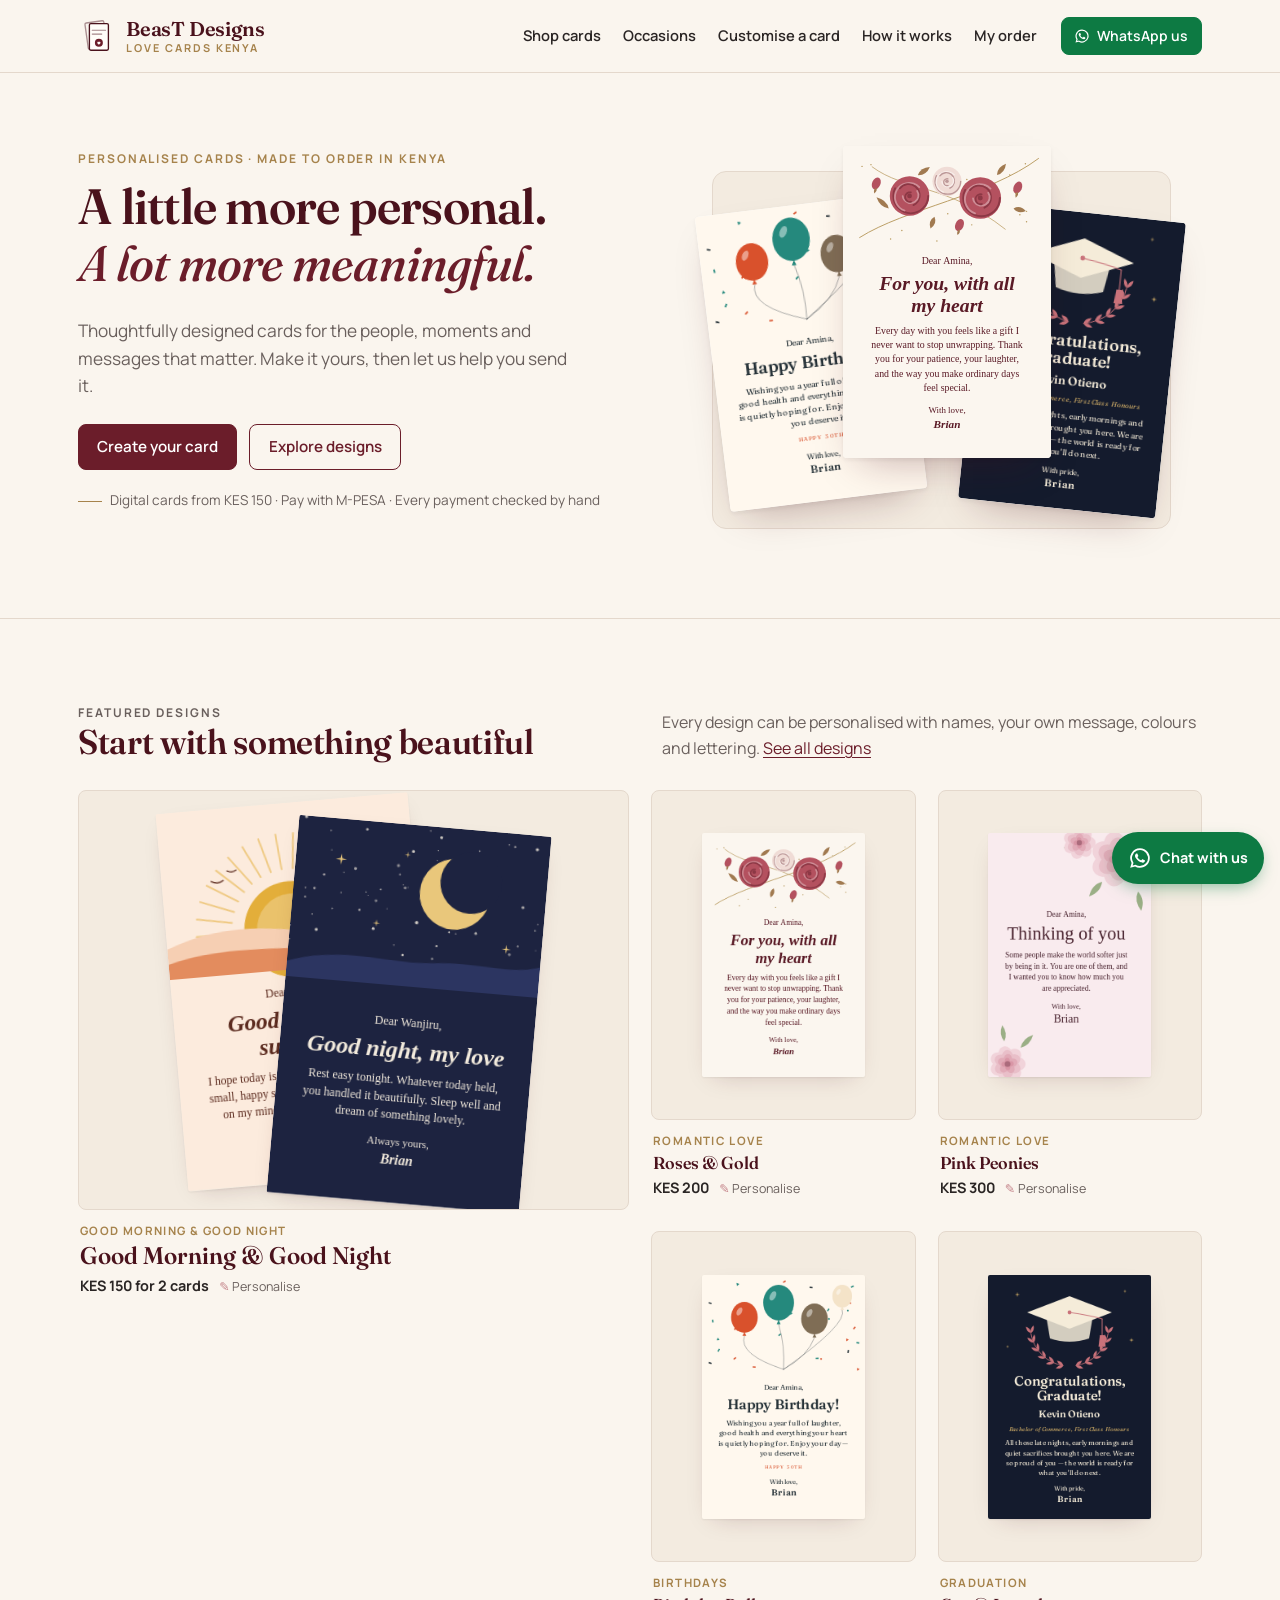
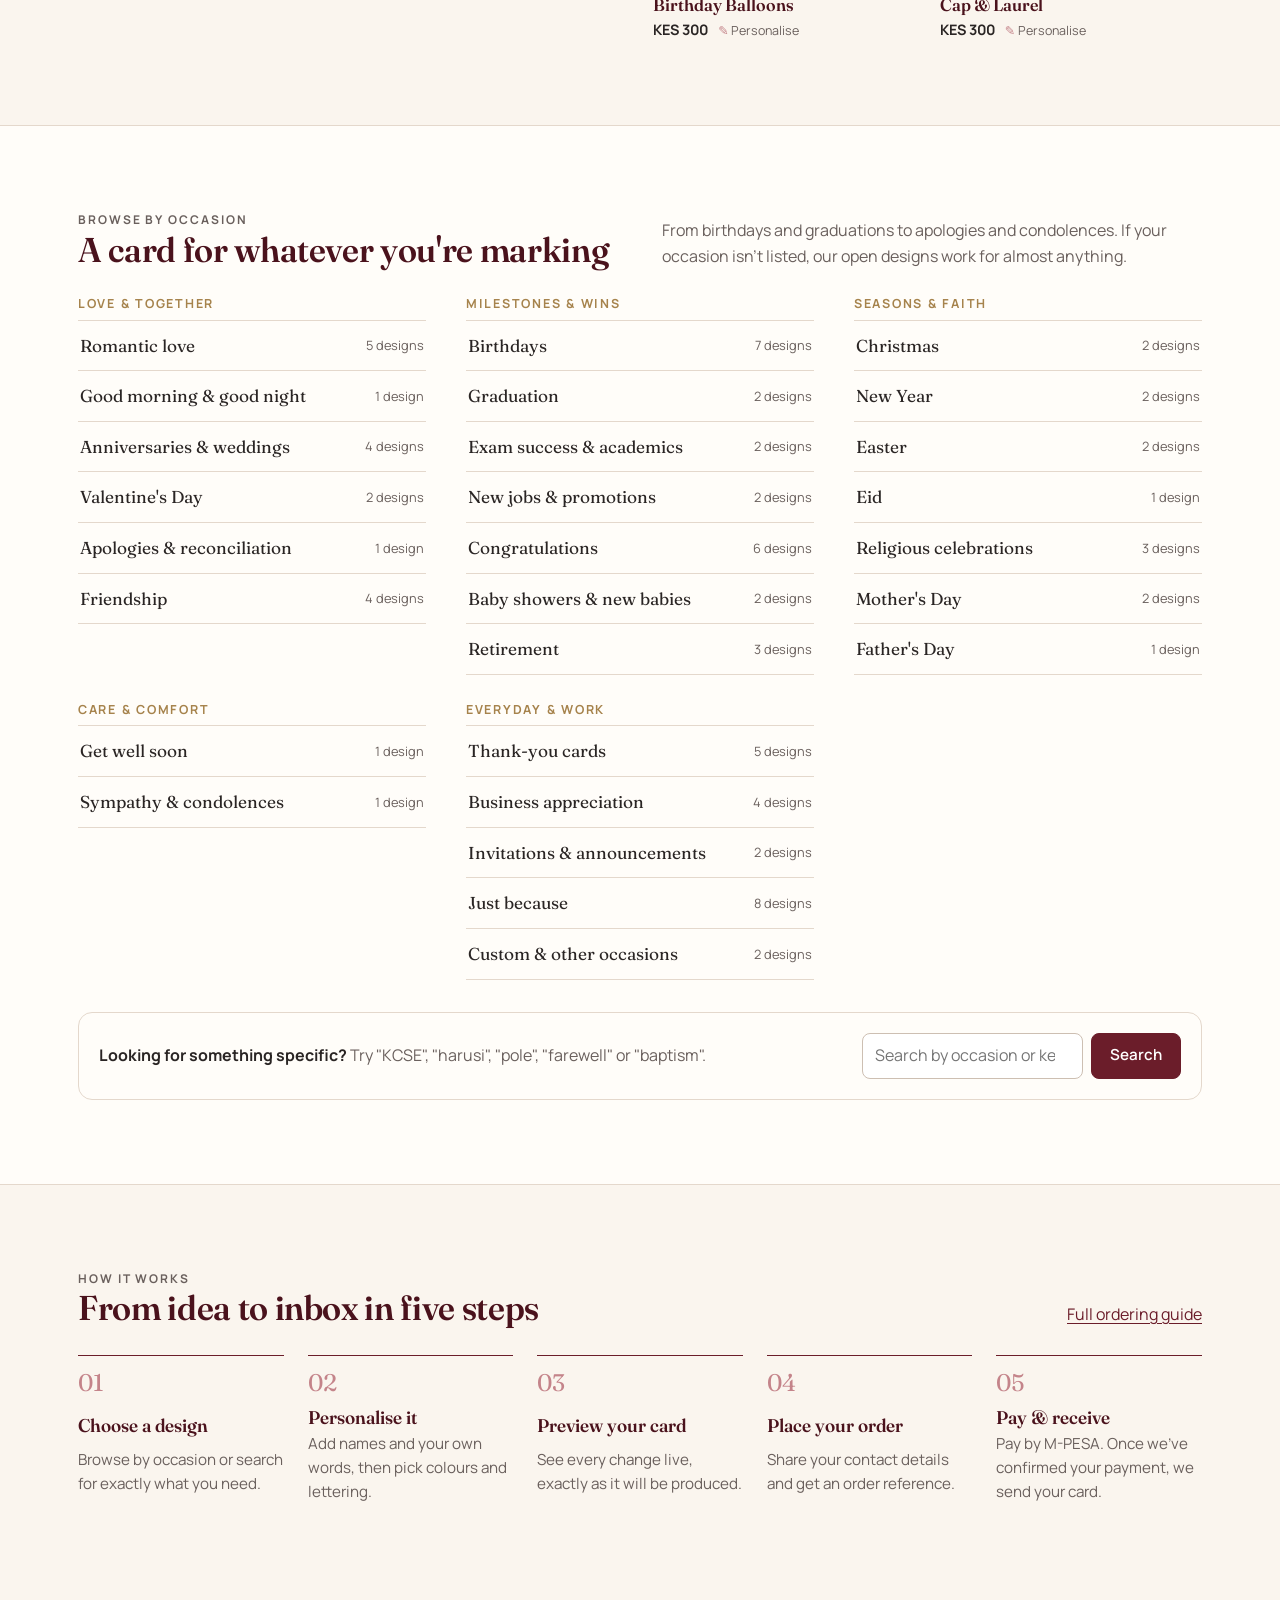
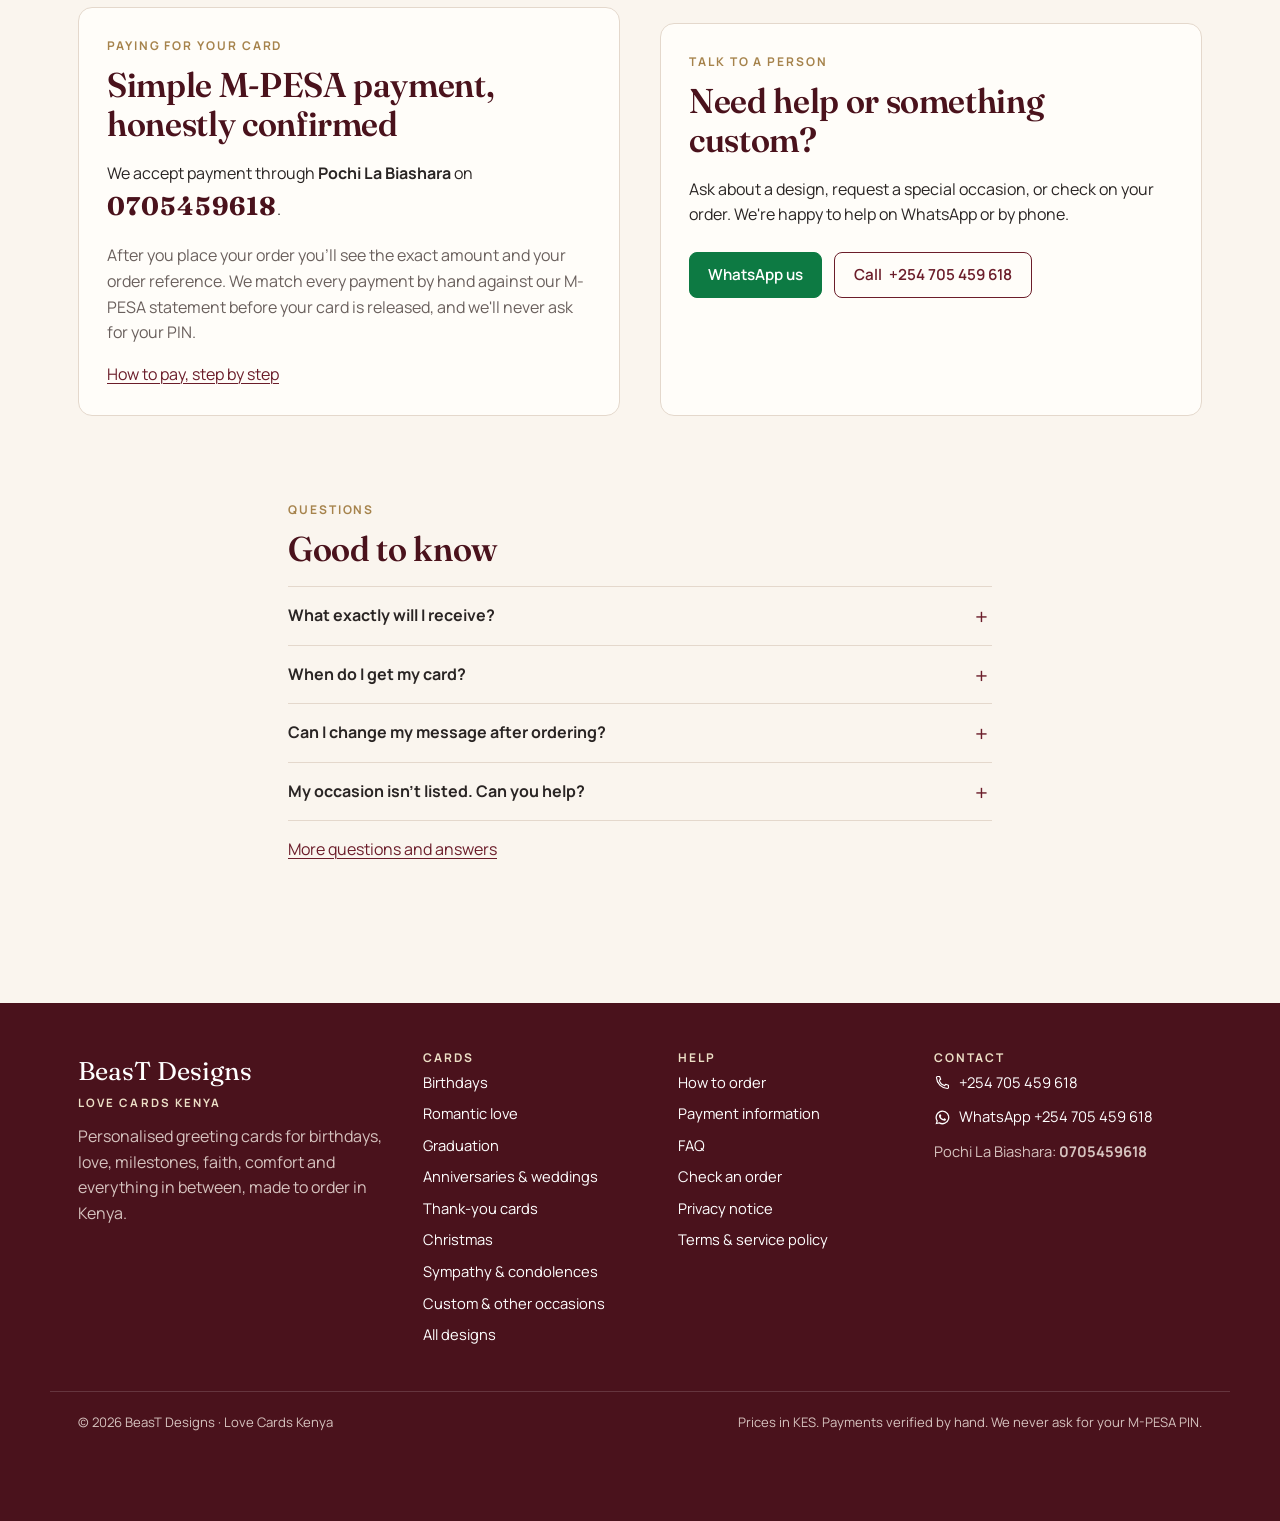
==== index.html @ ebc4caef "first commit" ====
<!doctype html>
<html lang="en-KE">
<head>
  <meta charset="utf-8">
  <meta name="viewport" content="width=device-width, initial-scale=1">
  <title>Personalised Greeting Cards in Kenya | Love Cards Kenya by BeasT Designs</title>
  <meta name="description" content="Personalised greeting cards for birthdays, love, graduation, anniversaries, Christmas, condolences and more. Customise your message online, preview it, and order in KES with M-PESA.">
  <meta property="og:type" content="website">
  <meta property="og:site_name" content="Love Cards Kenya">
  <meta property="og:title" content="Love Cards Kenya by BeasT Designs">
  <meta property="og:description" content="Thoughtfully designed cards for the people, moments and messages that matter. Make it yours, then let us help you send it.">
  <meta name="theme-color" content="#4a121c">
  <link rel="icon" href="assets/favicon.svg" type="image/svg+xml">
  <link rel="preconnect" href="https://fonts.googleapis.com">
  <link rel="preconnect" href="https://fonts.gstatic.com" crossorigin>
  <link rel="stylesheet" href="https://fonts.googleapis.com/css2?family=Cormorant+Garamond:ital,wght@0,500;0,600;1,500;1,600&family=Fraunces:ital,opsz,wght@0,9..144,400;0,9..144,500;0,9..144,600;1,9..144,500&family=Jost:wght@400;500;600&family=Manrope:wght@400;500;600;700;800&family=Pinyon+Script&display=swap">
  <link rel="stylesheet" href="css/styles.css">
  <script type="application/ld+json">
  {"@context":"https://schema.org","@type":"Organization","name":"BeasT Designs","alternateName":"Love Cards Kenya","telephone":"+254705459618","areaServed":"KE"}
  </script>
  <script type="module" src="js/pages/home.js"></script>
</head>
<body data-page="home">
  <div id="site-header"></div>

  <main id="main">
    <section class="hero" aria-labelledby="hero-title">
      <div class="wrap hero-grid">
        <div>
          <p class="eyebrow">Personalised cards · Made to order in Kenya</p>
          <h1 id="hero-title">A little more personal. <em>A lot more meaningful.</em></h1>
          <p class="hero-lede">Thoughtfully designed cards for the people, moments and messages that matter. Make it yours, then let us help you send it.</p>
          <div class="hero-actions">
            <a class="btn btn-primary" href="customize.html">Create your card</a>
            <a class="btn btn-secondary" href="shop.html">Explore designs</a>
          </div>
          <p class="hero-note">Digital cards from <span data-hero-price>KES 150</span> · Pay with M-PESA · Every payment checked by hand</p>
        </div>
        <div class="hero-stage" aria-hidden="true">
          <div class="hero-card"><canvas data-thumb="birthday-balloons" data-face="main"></canvas></div>
          <div class="hero-card"><canvas data-thumb="roses-and-gold" data-face="main"></canvas></div>
          <div class="hero-card"><canvas data-thumb="graduation-laurel" data-face="main"></canvas></div>
        </div>
      </div>
    </section>

    <hr class="rule">

    <section class="section" aria-labelledby="featured-title">
      <div class="wrap">
        <div class="section-head">
          <div>
            <p class="eyebrow">Featured designs</p>
            <h2 id="featured-title">Start with something beautiful</h2>
          </div>
          <p>Every design can be personalised with names, your own message, colours and lettering. <a href="shop.html">See all designs</a></p>
        </div>
        <div class="product-grid featured-grid" id="featured" aria-live="polite">
          <p class="loading">Loading designs…</p>
        </div>
      </div>
    </section>

    <section class="section section-alt" id="occasions" aria-labelledby="occasions-title">
      <div class="wrap">
        <div class="section-head">
          <div>
            <p class="eyebrow">Browse by occasion</p>
            <h2 id="occasions-title">A card for whatever you're marking</h2>
          </div>
          <p>From birthdays and graduations to apologies and condolences. If your occasion isn't listed, our open designs work for almost anything.</p>
        </div>
        <div class="occasion-groups" id="occasion-groups"></div>
        <form class="occasion-search" action="shop.html" role="search">
          <p><strong>Looking for something specific?</strong> <span class="muted">Try "KCSE", "harusi", "pole", "farewell" or "baptism".</span></p>
          <div class="row">
            <label class="visually-hidden" for="home-q">Search designs</label>
            <input class="input" id="home-q" name="q" type="search" placeholder="Search by occasion or keyword">
            <button class="btn btn-primary" type="submit">Search</button>
          </div>
        </form>
      </div>
    </section>

    <section class="section" id="how" aria-labelledby="how-title">
      <div class="wrap">
        <div class="section-head">
          <div>
            <p class="eyebrow">How it works</p>
            <h2 id="how-title">From idea to inbox in five steps</h2>
          </div>
          <p><a href="help.html#how">Full ordering guide</a></p>
        </div>
        <ol class="steps">
          <li><h3>Choose a design</h3><p>Browse by occasion or search for exactly what you need.</p></li>
          <li><h3>Personalise it</h3><p>Add names and your own words, then pick colours and lettering.</p></li>
          <li><h3>Preview your card</h3><p>See every change live, exactly as it will be produced.</p></li>
          <li><h3>Place your order</h3><p>Share your contact details and get an order reference.</p></li>
          <li><h3>Pay &amp; receive</h3><p>Pay by M-PESA. Once we've confirmed your payment, we send your card.</p></li>
        </ol>
      </div>
    </section>

    <section class="section pt-0" aria-labelledby="trust-title">
      <div class="wrap split">
        <div class="panel">
          <p class="eyebrow">Paying for your card</p>
          <h2 id="trust-title">Simple M-PESA payment, honestly confirmed</h2>
          <p>We accept payment through <strong data-config="payment.methodName">Pochi La Biashara</strong> on <strong class="pay-number" data-config="payment.number">0705459618</strong>.</p>
          <p class="muted">After you place your order you'll see the exact amount and your order reference. We match every payment by hand against our M-PESA statement before your card is released, and we'll never ask for your PIN.</p>
          <a href="help.html#payment">How to pay, step by step</a>
        </div>
        <div class="panel">
          <p class="eyebrow">Talk to a person</p>
          <h2>Need help or something custom?</h2>
          <p>Ask about a design, request a special occasion, or check on your order. We're happy to help on WhatsApp or by phone.</p>
          <div class="hero-actions">
            <a class="btn btn-wa" data-link="whatsapp" href="https://wa.me/254705459618">WhatsApp us</a>
            <a class="btn btn-secondary" data-link="tel" href="tel:+254705459618">Call <span data-config="phone.display">+254 705 459 618</span></a>
          </div>
        </div>
      </div>
    </section>

    <section class="section pt-0" aria-labelledby="faq-title">
      <div class="wrap narrow">
        <p class="eyebrow">Questions</p>
        <h2 id="faq-title">Good to know</h2>
        <div class="faq">
          <details><summary>What exactly will I receive?</summary><div><p>A <strong>digital card</strong> is a phone-ready PNG image (1200 × 1800 px). A <strong>printable file</strong> is a higher-resolution PNG (2400 × 3600 px) for printing at home or at a print shop. We don't offer printed or delivered physical cards yet.</p></div></details>
          <details><summary>When do I get my card?</summary><div><p>After we've confirmed your payment, we finish your card and send it on WhatsApp. You can also download it from your order page once it's marked ready.</p></div></details>
          <details><summary>Can I change my message after ordering?</summary><div><p>Yes, as long as your card hasn't been marked ready. Message us on WhatsApp with your order reference.</p></div></details>
          <details><summary>My occasion isn't listed. Can you help?</summary><div><p>Yes. Try the "Just because" or "Classic invitation" designs, which work for almost anything, or message us with what you need.</p></div></details>
        </div>
        <p class="mt"><a href="help.html#faq">More questions and answers</a></p>
      </div>
    </section>
  </main>

  <div id="site-footer"></div>
</body>
</html>
---- css/styles.css ----
/* BeasT Designs · Love Cards Kenya — design system and page styles */

:root {
  --ivory: #faf5ee;
  --paper: #fffdf9;
  --cream: #f3ebe0;
  --wine: #6b1d2a;
  --wine-deep: #4a121c;
  --rose: #c4848a;
  --rose-soft: #f2e0dd;
  --brass: #a6834c;
  --brass-soft: #ecdfc6;
  --charcoal: #2a2524;
  --muted: #6a605d;
  --line: #e4d8cc;
  --success: #2f6b45;
  --success-soft: #e3efe5;
  --warn: #8a5a12;
  --warn-soft: #f8ecd3;
  --danger: #a12a2a;
  --danger-soft: #f7e1df;
  --wa: #0d7a43;
  --wa-deep: #0a6236;

  --font-display: "Fraunces", Georgia, "Times New Roman", serif;
  --font-body: "Manrope", system-ui, -apple-system, "Segoe UI", Roboto, sans-serif;

  --radius-sm: 4px;
  --radius: 8px;
  --radius-lg: 14px;
  --shadow-card: 0 1px 2px rgba(42, 37, 36, 0.06), 0 8px 24px -12px rgba(74, 18, 28, 0.25);
  --shadow-lift: 0 2px 4px rgba(42, 37, 36, 0.06), 0 18px 40px -18px rgba(74, 18, 28, 0.35);
  --gutter: 16px;
  --header-h: 64px;
  --float-lift: 0px;
}

@media (min-width: 720px) {
  :root { --gutter: 28px; --header-h: 72px; }
}

*, *::before, *::after { box-sizing: border-box; }

html { -webkit-text-size-adjust: 100%; scroll-padding-top: calc(var(--header-h) + 16px); }

body {
  margin: 0;
  background: var(--ivory);
  color: var(--charcoal);
  font-family: var(--font-body);
  font-size: 16px;
  line-height: 1.6;
  overflow-x: hidden;
}

img, canvas, svg { display: block; max-width: 100%; }

h1, h2, h3 {
  font-family: var(--font-display);
  font-weight: 600;
  line-height: 1.15;
  color: var(--wine-deep);
  margin: 0 0 0.5em;
  font-variation-settings: "opsz" 72;
}
h1 { font-size: clamp(2rem, 1.5rem + 2.4vw, 3.1rem); letter-spacing: -0.015em; }
h2 { font-size: clamp(1.5rem, 1.25rem + 1.2vw, 2.15rem); letter-spacing: -0.01em; }
h3 { font-size: 1.15rem; }
p { margin: 0 0 1em; }

a { color: var(--wine); text-underline-offset: 3px; text-decoration-thickness: 1px; }
a:hover { color: var(--wine-deep); }

:focus-visible { outline: 3px solid var(--brass); outline-offset: 2px; border-radius: 2px; }

.icon { width: 1.15em; height: 1.15em; flex: none; }

.wrap { width: 100%; max-width: 1180px; margin: 0 auto; padding: 0 var(--gutter); }
.narrow { max-width: 760px; }
.muted { color: var(--muted); }
.small { font-size: 0.875rem; }
.visually-hidden { position: absolute !important; width: 1px; height: 1px; overflow: hidden; clip: rect(0 0 0 0); white-space: nowrap; }

.skip-link { position: absolute; left: 12px; top: -60px; z-index: 100; background: var(--wine); color: #fff; padding: 10px 14px; border-radius: var(--radius); }
.skip-link:focus { top: 12px; color: #fff; }

.eyebrow {
  font-family: var(--font-body);
  font-size: 0.75rem;
  font-weight: 700;
  letter-spacing: 0.16em;
  text-transform: uppercase;
  color: var(--brass);
  margin: 0 0 0.6rem;
}

/* ---------- Buttons ---------- */
.btn {
  --btn-bg: var(--paper);
  --btn-fg: var(--wine-deep);
  --btn-border: var(--line);
  display: inline-flex;
  align-items: center;
  justify-content: center;
  gap: 0.5em;
  min-height: 46px;
  padding: 0.65em 1.2em;
  border: 1px solid var(--btn-border);
  border-radius: var(--radius);
  background: var(--btn-bg);
  color: var(--btn-fg);
  font: 600 0.95rem/1.2 var(--font-body);
  text-decoration: none;
  cursor: pointer;
  transition: background-color 0.15s, border-color 0.15s, transform 0.15s;
}
.btn:hover { --btn-border: var(--rose); color: var(--btn-fg); }
.btn:active { transform: translateY(1px); }
.btn-primary { --btn-bg: var(--wine); --btn-fg: #fff; --btn-border: var(--wine); }
.btn-primary:hover { --btn-bg: var(--wine-deep); --btn-border: var(--wine-deep); }
.btn-secondary { --btn-bg: transparent; --btn-fg: var(--wine); --btn-border: var(--wine); }
.btn-secondary:hover { --btn-bg: var(--rose-soft); --btn-border: var(--wine); }
.btn-ghost { --btn-bg: transparent; --btn-border: transparent; }
.btn-ghost:hover { --btn-bg: var(--cream); --btn-border: transparent; }
.btn-wa { --btn-bg: var(--wa); --btn-fg: #fff; --btn-border: var(--wa); }
.btn-wa:hover { --btn-bg: var(--wa-deep); --btn-border: var(--wa-deep); }
.btn-danger { --btn-bg: var(--danger); --btn-fg: #fff; --btn-border: var(--danger); }
.btn-sm { min-height: 38px; padding: 0.45em 0.9em; font-size: 0.875rem; }
.btn-block { width: 100%; }
.btn[disabled], .btn[aria-disabled="true"] { opacity: 0.5; cursor: not-allowed; transform: none; }
.btn.is-loading { position: relative; color: transparent !important; }
.btn.is-loading::after {
  content: ""; position: absolute; width: 18px; height: 18px; border-radius: 50%;
  border: 2px solid currentColor; border-color: #fff #fff transparent transparent; animation: spin 0.7s linear infinite;
}
.btn-secondary.is-loading::after, .btn-ghost.is-loading::after { border-color: var(--wine) var(--wine) transparent transparent; }
@keyframes spin { to { transform: rotate(360deg); } }

.link-btn { background: none; border: 0; padding: 0; font: inherit; color: var(--wine); text-decoration: underline; text-underline-offset: 3px; cursor: pointer; }

/* ---------- Header ---------- */
.site-header {
  position: sticky; top: 0; z-index: 40;
  background: rgba(250, 245, 238, 0.94);
  backdrop-filter: saturate(1.2) blur(8px);
  border-bottom: 1px solid var(--line);
}
.header-inner { display: flex; align-items: center; justify-content: space-between; gap: 16px; min-height: var(--header-h); }
.brand { display: flex; align-items: center; gap: 10px; text-decoration: none; color: var(--wine-deep); }
.brand-mark { width: 38px; height: 38px; color: var(--wine-deep); }
.brand-text { display: flex; flex-direction: column; line-height: 1.05; }
.brand-name { font-family: var(--font-display); font-weight: 600; font-size: 1.25rem; letter-spacing: -0.01em; }
.brand-sub { font-size: 0.68rem; font-weight: 700; letter-spacing: 0.18em; text-transform: uppercase; color: var(--brass); margin-top: 3px; }

.nav-toggle {
  display: inline-flex; align-items: center; gap: 6px; min-height: 44px; padding: 0 12px;
  background: transparent; border: 1px solid var(--line); border-radius: var(--radius);
  font: 600 0.9rem var(--font-body); color: var(--wine-deep); cursor: pointer;
}
.site-nav {
  display: none; position: absolute; left: 0; right: 0; top: 100%;
  background: var(--paper); border-bottom: 1px solid var(--line); box-shadow: var(--shadow-card);
  padding: 8px var(--gutter) 20px;
}
.site-nav.is-open { display: block; }
.site-nav ul { list-style: none; margin: 0 0 12px; padding: 0; }
.site-nav li a {
  display: block; padding: 12px 4px; border-bottom: 1px solid var(--line);
  text-decoration: none; color: var(--charcoal); font-weight: 600;
}
.site-nav a[aria-current="page"] { color: var(--wine); }
.site-nav .btn-wa { width: 100%; }

@media (min-width: 960px) {
  .nav-toggle { display: none; }
  .site-nav { display: flex !important; position: static; align-items: center; gap: 24px; padding: 0; background: none; border: 0; box-shadow: none; }
  .site-nav ul { display: flex; gap: 22px; margin: 0; }
  .site-nav li a { padding: 6px 0; border: 0; font-size: 0.92rem; position: relative; }
  .site-nav li a::after { content: ""; position: absolute; left: 0; right: 0; bottom: 0; height: 1px; background: var(--wine); transform: scaleX(0); transition: transform 0.2s; }
  .site-nav li a:hover::after, .site-nav li a[aria-current="page"]::after { transform: scaleX(1); }
  .site-nav .btn-wa { width: auto; }
}

/* ---------- Floating WhatsApp ---------- */
.wa-float {
  position: fixed; right: 16px; bottom: calc(16px + var(--float-lift) + env(safe-area-inset-bottom, 0px)); z-index: 30;
  display: inline-flex; align-items: center; gap: 8px;
  height: 52px; padding: 0 16px; border-radius: 26px;
  background: var(--wa); color: #fff; text-decoration: none; font-weight: 700; font-size: 0.9rem;
  box-shadow: 0 6px 18px -6px rgba(13, 122, 67, 0.6);
}
.wa-float:hover { background: var(--wa-deep); color: #fff; }
.wa-float .icon { width: 24px; height: 24px; }
@media (max-width: 719px) {
  .wa-float { width: 52px; padding: 0; justify-content: center; }
  .wa-float span { display: none; }
}
body.has-sticky-bar { --float-lift: 76px; }
body.hide-wa-float .wa-float { display: none; }

/* ---------- Sections ---------- */
main { display: block; }
.section { padding: 56px 0; }
.section-tight { padding: 32px 0; }
@media (min-width: 720px) { .section { padding: 84px 0; } }
.section-head { display: flex; flex-wrap: wrap; align-items: end; justify-content: space-between; gap: 12px 24px; margin-bottom: 28px; }
.section-head p { max-width: 54ch; margin: 0; color: var(--muted); }
.section-head h2 { margin: 0; }
.rule { border: 0; border-top: 1px solid var(--line); margin: 0; }
.page-head { padding: 32px 0 8px; }
.page-head p { color: var(--muted); max-width: 62ch; }
.breadcrumb { font-size: 0.85rem; color: var(--muted); margin-bottom: 12px; }
.breadcrumb a { color: var(--muted); }

/* ---------- Hero ---------- */
.hero { padding: 36px 0 48px; position: relative; overflow: hidden; }
.hero-grid { display: grid; gap: 36px; align-items: center; }
.hero h1 { max-width: 15ch; }
.hero h1 em { font-style: italic; color: var(--wine); font-weight: 500; }
.hero-lede { font-size: 1.08rem; color: var(--muted); max-width: 46ch; }
.hero-actions { display: flex; flex-wrap: wrap; gap: 12px; margin-top: 24px; }
.hero-note { margin-top: 20px; font-size: 0.85rem; color: var(--muted); }
.hero-note::before { content: ""; display: inline-block; vertical-align: middle; width: 24px; height: 1px; margin-right: 8px; background: var(--brass); }
.hero-stage { position: relative; aspect-ratio: 5 / 4; max-width: 560px; margin: 0 auto; width: 100%; }
.hero-stage::before {
  content: ""; position: absolute; inset: 10% 6% 4%; border-radius: var(--radius-lg);
  background: var(--cream); border: 1px solid var(--line);
}
.hero-card {
  position: absolute; width: 38%; aspect-ratio: 2 / 3; border-radius: var(--radius-sm); overflow: hidden;
  box-shadow: var(--shadow-lift); background: var(--paper);
}
.hero-card canvas { width: 100%; height: 100%; }
.hero-card:nth-child(1) { left: 6%; top: 18%; transform: rotate(-7deg); }
.hero-card:nth-child(2) { left: 31%; top: 4%; width: 40%; z-index: 2; }
.hero-card:nth-child(3) { right: 6%; top: 20%; transform: rotate(6deg); }
@media (min-width: 900px) {
  .hero { padding: 56px 0 72px; }
  .hero-grid { grid-template-columns: 1.05fr 1fr; gap: 56px; }
}

/* ---------- Product tiles ---------- */
.product-grid { display: grid; grid-template-columns: repeat(2, minmax(0, 1fr)); gap: 24px 14px; }
@media (min-width: 720px) { .product-grid { grid-template-columns: repeat(3, minmax(0, 1fr)); gap: 32px 22px; } }
@media (min-width: 1040px) { .product-grid { grid-template-columns: repeat(4, minmax(0, 1fr)); } }
.product-link { display: block; text-decoration: none; color: inherit; border-radius: var(--radius); }
.product-art {
  position: relative; aspect-ratio: 4 / 5; background: var(--cream); border-radius: var(--radius);
  display: grid; place-items: center; overflow: hidden; border: 1px solid var(--line);
  transition: background-color 0.2s;
}
.product-art canvas {
  width: 62%; aspect-ratio: 2 / 3; height: auto; border-radius: 2px; box-shadow: var(--shadow-card);
  transition: transform 0.25s ease;
}
.product-art.is-bundle canvas { position: absolute; width: 50%; }
.product-art.is-bundle canvas:first-child { transform: translate(-22%, -2%) rotate(-5deg); }
.product-art.is-bundle canvas:last-child { transform: translate(22%, 4%) rotate(5deg); }
.product-link:hover .product-art { background: var(--rose-soft); }
.product-link:hover .product-art canvas:only-child { transform: translateY(-4px); }
.product-body { padding: 12px 2px 0; }
.product-occ { font-size: 0.72rem; font-weight: 700; letter-spacing: 0.12em; text-transform: uppercase; color: var(--brass); margin: 0 0 2px; }
.product-name { font-size: 1.08rem; margin: 0 0 4px; }
.product-meta { display: flex; flex-wrap: wrap; gap: 4px 10px; align-items: baseline; margin: 0; font-size: 0.9rem; }
.product-price { font-weight: 700; color: var(--charcoal); }
.product-tag { font-size: 0.78rem; color: var(--muted); }
.product-tag::before { content: "✎ "; color: var(--rose); }

/* Featured: editorial lead tile */
.featured-grid .product--lead { grid-column: 1 / -1; }
@media (min-width: 720px) and (max-width: 1039px) { .featured-grid .product--lead { grid-column: span 2; } }
@media (min-width: 1040px) {
  .featured-grid { grid-template-columns: repeat(4, minmax(0, 1fr)); }
  .featured-grid .product--lead { grid-column: span 2; grid-row: span 2; }
  .featured-grid .product--lead .product-art { aspect-ratio: auto; height: calc(100% - 92px); min-height: 420px; }
  .featured-grid .product--lead .product-art canvas { width: 46%; }
  .featured-grid .product--lead .product-name { font-size: 1.5rem; }
}

/* ---------- Occasions index ---------- */
.occasion-groups { display: grid; gap: 28px 40px; }
@media (min-width: 720px) { .occasion-groups { grid-template-columns: repeat(2, 1fr); } }
@media (min-width: 1040px) { .occasion-groups { grid-template-columns: repeat(3, 1fr); } }
.occasion-group h3 { font-size: 0.78rem; font-family: var(--font-body); font-weight: 700; letter-spacing: 0.14em; text-transform: uppercase; color: var(--brass); margin-bottom: 8px; }
.occasion-list { list-style: none; margin: 0; padding: 0; border-top: 1px solid var(--line); }
.occasion-list a {
  display: flex; justify-content: space-between; align-items: center; gap: 12px;
  padding: 11px 2px; border-bottom: 1px solid var(--line); text-decoration: none; color: var(--charcoal);
  font-family: var(--font-display); font-size: 1.08rem;
}
.occasion-list a:hover { color: var(--wine); padding-left: 6px; transition: padding 0.15s; }
.occasion-list .count { font-family: var(--font-body); font-size: 0.8rem; color: var(--muted); }
.occasion-search { margin-top: 32px; padding: 20px; background: var(--paper); border: 1px solid var(--line); border-radius: var(--radius-lg); display: grid; gap: 12px; }
@media (min-width: 720px) { .occasion-search { grid-template-columns: 1fr auto; align-items: center; } }
.occasion-search p { margin: 0; }

/* ---------- Steps ---------- */
.steps { list-style: none; margin: 0; padding: 0; display: grid; gap: 0; counter-reset: step; border-top: 1px solid var(--line); }
.steps li { counter-increment: step; display: grid; grid-template-columns: 48px 1fr; gap: 4px 12px; padding: 18px 0; border-bottom: 1px solid var(--line); }
.steps li::before { content: counter(step, decimal-leading-zero); font-family: var(--font-display); font-size: 1.5rem; color: var(--rose); grid-row: span 2; line-height: 1.1; }
.steps h3 { margin: 0; }
.steps p { margin: 0; color: var(--muted); font-size: 0.95rem; }
@media (min-width: 900px) {
  .steps { grid-template-columns: repeat(5, 1fr); border-top: 0; gap: 24px; }
  .steps li { grid-template-columns: 1fr; border-bottom: 0; border-top: 1px solid var(--wine); padding-top: 14px; }
  .steps li::before { grid-row: auto; margin-bottom: 6px; }
}

/* ---------- Panels, notices ---------- */
.panel { background: var(--paper); border: 1px solid var(--line); border-radius: var(--radius-lg); padding: 20px; }
@media (min-width: 720px) { .panel { padding: 28px; } }
.panel h2, .panel h3 { margin-top: 0; }
.panel + .panel { margin-top: 16px; }
.notice { display: flex; gap: 10px; padding: 12px 14px; border-radius: var(--radius); background: var(--cream); font-size: 0.92rem; border-left: 3px solid var(--brass); }
.notice p { margin: 0; }
.notice-warn { background: var(--warn-soft); border-color: var(--warn); }
.notice-success { background: var(--success-soft); border-color: var(--success); }
.notice-error { background: var(--danger-soft); border-color: var(--danger); }
.notice + .notice { margin-top: 10px; }

.split { display: grid; gap: 24px; }
@media (min-width: 900px) { .split { grid-template-columns: 1fr 1fr; gap: 40px; } }

.pay-number { font-family: var(--font-display); font-size: 1.6rem; color: var(--wine-deep); letter-spacing: 0.04em; }
.pay-routes { margin-top: 12px; }
.tabs { display: flex; gap: 4px; border-bottom: 1px solid var(--line); overflow-x: auto; }
.tab {
  background: none; border: 0; border-bottom: 2px solid transparent; padding: 10px 12px; cursor: pointer;
  font: 600 0.9rem var(--font-body); color: var(--muted); white-space: nowrap; min-height: 44px;
}
.tab[aria-selected="true"] { color: var(--wine); border-bottom-color: var(--wine); }
.tabpanel ol { margin: 12px 0 0; padding-left: 1.3em; }
.tabpanel li { margin-bottom: 4px; }

.faq details { border-bottom: 1px solid var(--line); }
.faq details:first-child { border-top: 1px solid var(--line); }
.faq summary { cursor: pointer; padding: 16px 32px 16px 0; font-weight: 700; list-style: none; position: relative; }
.faq summary::-webkit-details-marker { display: none; }
.faq summary::after { content: "+"; position: absolute; right: 4px; top: 12px; font-size: 1.4rem; color: var(--wine); font-weight: 400; }
.faq details[open] summary::after { content: "–"; }
.faq details > div { padding: 0 0 16px; color: var(--muted); }

.prose { max-width: 68ch; }
.prose h2 { margin-top: 1.8em; font-size: 1.4rem; }
.prose ul { padding-left: 1.2em; }
.prose li { margin-bottom: 0.4em; }

/* ---------- Footer ---------- */
.site-footer { background: var(--wine-deep); color: #f3e7e2; margin-top: 40px; padding: 48px 0 calc(88px + env(safe-area-inset-bottom, 0px)); }
.site-footer a { color: #fff; text-decoration: none; }
.site-footer a:hover { text-decoration: underline; color: #fff; }
.site-footer .muted { color: #d6c3bf; }
.footer-grid { display: grid; gap: 32px; }
@media (min-width: 720px) { .footer-grid { grid-template-columns: 1.4fr 1fr 1fr 1.2fr; } }
.footer-wordmark { font-family: var(--font-display); font-size: 1.6rem; color: #fff; margin: 0; }
.footer-store { font-size: 0.72rem; font-weight: 700; letter-spacing: 0.18em; text-transform: uppercase; color: var(--brass-soft); margin: 2px 0 12px; }
.footer-h { font-family: var(--font-body); font-size: 0.75rem; font-weight: 700; letter-spacing: 0.16em; text-transform: uppercase; color: var(--brass-soft); }
.footer-list { list-style: none; margin: 0; padding: 0; font-size: 0.92rem; }
.footer-list li { margin-bottom: 8px; }
.footer-list a { display: inline-flex; gap: 8px; align-items: center; }
.footer-base { margin-top: 36px; padding-top: 20px; border-top: 1px solid rgba(255, 255, 255, 0.15); display: flex; flex-wrap: wrap; justify-content: space-between; gap: 8px 24px; font-size: 0.82rem; color: #d6c3bf; }
.footer-base p { margin: 0; }

/* ---------- Forms ---------- */
.field { margin-bottom: 16px; }
.field > label, .field > .label, legend.label { display: block; font-weight: 700; font-size: 0.9rem; margin-bottom: 6px; color: var(--charcoal); }
.field .opt { font-weight: 500; color: var(--muted); }
.input, .select, .textarea {
  width: 100%; min-height: 46px; padding: 10px 12px;
  border: 1px solid #cdbfb2; border-radius: var(--radius); background: #fff;
  font: 1rem/1.4 var(--font-body); color: var(--charcoal);
}
.textarea { min-height: 112px; resize: vertical; }
.input:focus, .select:focus, .textarea:focus { outline: none; border-color: var(--wine); box-shadow: 0 0 0 3px rgba(166, 131, 76, 0.35); }
.field.has-error .input, .field.has-error .textarea, .field.has-error .select { border-color: var(--danger); }
.hint { font-size: 0.82rem; color: var(--muted); margin-top: 4px; display: flex; justify-content: space-between; gap: 8px; }
.error-text { font-size: 0.85rem; color: var(--danger); margin-top: 4px; font-weight: 600; }
.error-text:empty { display: none; }
.counter.is-near { color: var(--warn); font-weight: 700; }
fieldset { border: 0; padding: 0; margin: 0 0 20px; min-width: 0; }
.check { display: flex; gap: 10px; align-items: flex-start; font-size: 0.92rem; }
.check input { width: 20px; height: 20px; margin-top: 2px; accent-color: var(--wine); flex: none; }

.chips { display: flex; flex-wrap: wrap; gap: 6px; margin-top: 8px; }
.chip {
  border: 1px solid var(--line); background: var(--paper); border-radius: var(--radius-sm);
  padding: 6px 10px; font: 500 0.82rem/1.3 var(--font-body); color: var(--charcoal); cursor: pointer; text-align: left;
}
.chip:hover { border-color: var(--rose); background: var(--rose-soft); }
.chip[aria-pressed="true"] { border-color: var(--wine); background: var(--wine); color: #fff; }

.option-cards { display: grid; gap: 10px; }
.option-card { position: relative; display: flex; gap: 12px; padding: 14px; border: 1px solid var(--line); border-radius: var(--radius); background: #fff; cursor: pointer; }
.option-card:has(input:checked) { border-color: var(--wine); box-shadow: 0 0 0 1px var(--wine); background: #fffaf8; }
.option-card:has(input:focus-visible) { outline: 3px solid var(--brass); outline-offset: 2px; }
.option-card input { accent-color: var(--wine); width: 18px; height: 18px; margin-top: 3px; flex: none; }
.option-card strong { display: block; }
.option-card .price { margin-left: auto; font-weight: 700; white-space: nowrap; }
.option-card small { display: block; color: var(--muted); font-size: 0.82rem; }

.swatches { display: flex; flex-wrap: wrap; gap: 10px; }
.swatch { position: relative; }
.swatch input { position: absolute; opacity: 0; inset: 0; cursor: pointer; }
.swatch span {
  display: flex; align-items: center; gap: 8px; padding: 6px 10px 6px 6px; border: 1px solid var(--line);
  border-radius: var(--radius); background: #fff; font-size: 0.82rem; cursor: pointer;
}
.swatch i { width: 26px; height: 26px; border-radius: 4px; border: 1px solid rgba(0, 0, 0, 0.12); flex: none; }
.swatch input:checked + span { border-color: var(--wine); box-shadow: 0 0 0 1px var(--wine); }
.swatch input:focus-visible + span { outline: 3px solid var(--brass); outline-offset: 2px; }
.swatch input:disabled + span { opacity: 0.4; cursor: not-allowed; }

.segmented { display: inline-flex; border: 1px solid var(--line); border-radius: var(--radius); overflow: hidden; background: #fff; }
.segmented label { position: relative; }
.segmented input { position: absolute; opacity: 0; inset: 0; cursor: pointer; }
.segmented span { display: block; padding: 9px 14px; font-size: 0.85rem; font-weight: 600; cursor: pointer; border-right: 1px solid var(--line); }
.segmented label:last-child span { border-right: 0; }
.segmented input:checked + span { background: var(--wine); color: #fff; }
.segmented input:focus-visible + span { outline: 3px solid var(--brass); outline-offset: -3px; }
.range { width: 100%; accent-color: var(--wine); }

/* ---------- Shop ---------- */
.filters { display: grid; gap: 12px; padding: 16px; background: var(--paper); border: 1px solid var(--line); border-radius: var(--radius-lg); margin-bottom: 20px; }
.filters .field { margin: 0; }
@media (min-width: 720px) { .filters { grid-template-columns: 2fr 1.4fr 1fr 1fr; align-items: end; } }
.result-bar { display: flex; flex-wrap: wrap; justify-content: space-between; align-items: center; gap: 8px; margin-bottom: 20px; font-size: 0.9rem; color: var(--muted); }
.occasion-chips { display: flex; gap: 6px; overflow-x: auto; padding-bottom: 6px; margin-bottom: 16px; scrollbar-width: thin; }
.occasion-chips .chip { white-space: nowrap; }
.empty-state { text-align: center; padding: 48px 16px; border: 1px dashed var(--line); border-radius: var(--radius-lg); background: var(--paper); }
.empty-state h2 { font-size: 1.4rem; }
.empty-state p { color: var(--muted); max-width: 46ch; margin: 0 auto 16px; }
.empty-actions { display: flex; gap: 10px; flex-wrap: wrap; justify-content: center; }

/* ---------- Customiser ---------- */
.designer { display: grid; gap: 24px; padding-bottom: 32px; }
.designer-head { display: flex; flex-wrap: wrap; justify-content: space-between; gap: 8px 20px; align-items: end; }
.designer-head h1 { margin: 0; font-size: clamp(1.7rem, 1.4rem + 1.4vw, 2.4rem); }
.designer-head .desc { color: var(--muted); max-width: 60ch; margin: 6px 0 0; }
.designer-price { font-family: var(--font-display); font-size: 1.4rem; color: var(--wine-deep); }
.designer-grid { display: grid; gap: 24px; }
.preview-pane { display: flex; flex-direction: column; align-items: center; gap: 14px; }
.preview-stage { width: 100%; background: var(--cream); border: 1px solid var(--line); border-radius: var(--radius-lg); padding: 24px; display: grid; place-items: center; }
.preview-stage canvas { width: min(100%, 380px); height: auto; aspect-ratio: 2 / 3; box-shadow: var(--shadow-lift); border-radius: 2px; background: #fff; }
.preview-meta { font-size: 0.82rem; color: var(--muted); text-align: center; max-width: 42ch; }
.face-tabs { display: flex; gap: 6px; }
.editor-pane .panel { padding: 18px; }
.editor-section + .editor-section { margin-top: 8px; padding-top: 20px; border-top: 1px solid var(--line); }
.editor-section h2 { font-size: 1.15rem; margin-bottom: 14px; }
.editor-actions { display: grid; gap: 10px; margin-top: 20px; }
.editor-tools { display: flex; flex-wrap: wrap; gap: 8px 16px; margin-top: 12px; font-size: 0.9rem; }
.total-line { display: flex; justify-content: space-between; align-items: baseline; padding: 14px 0; border-top: 1px solid var(--line); margin-top: 8px; }
.total-line strong { font-family: var(--font-display); font-size: 1.4rem; color: var(--wine-deep); }
.mobile-switch { display: none; }

@media (max-width: 899px) {
  .mobile-switch {
    display: grid; grid-template-columns: 1fr 1fr; position: sticky; top: var(--header-h); z-index: 20;
    background: var(--ivory); padding: 8px 0; border-bottom: 1px solid var(--line);
  }
  .mobile-switch button { min-height: 44px; border: 1px solid var(--line); background: var(--paper); font: 700 0.9rem var(--font-body); color: var(--muted); cursor: pointer; }
  .mobile-switch button:first-child { border-radius: var(--radius) 0 0 var(--radius); }
  .mobile-switch button:last-child { border-radius: 0 var(--radius) var(--radius) 0; border-left: 0; }
  .mobile-switch button[aria-pressed="true"] { background: var(--wine); color: #fff; border-color: var(--wine); }
  .designer[data-view="edit"] .preview-pane { display: none; }
  .designer[data-view="preview"] .editor-pane { display: none; }
  .sticky-bar {
    position: fixed; left: 0; right: 0; bottom: 0; z-index: 25; background: var(--paper); border-top: 1px solid var(--line);
    padding: 10px var(--gutter) calc(10px + env(safe-area-inset-bottom, 0px)); display: flex; gap: 12px; align-items: center; justify-content: space-between;
    box-shadow: 0 -8px 20px -16px rgba(0, 0, 0, 0.4);
  }
  .sticky-bar .total { font-family: var(--font-display); font-size: 1.15rem; color: var(--wine-deep); line-height: 1.1; }
  .sticky-bar .total small { display: block; font-family: var(--font-body); font-size: 0.72rem; color: var(--muted); }
  .editor-actions .btn-primary.desktop-only { display: none; }
}
@media (min-width: 900px) {
  .designer-grid { grid-template-columns: minmax(0, 1fr) minmax(0, 440px); gap: 40px; align-items: start; }
  .preview-pane { position: sticky; top: calc(var(--header-h) + 20px); }
  .preview-stage { padding: 40px; min-height: 560px; }
  .preview-stage canvas { width: min(100%, 400px); }
  .sticky-bar { display: none; }
}

.picker-grid { display: grid; grid-template-columns: repeat(2, 1fr); gap: 16px; }
@media (min-width: 720px) { .picker-grid { grid-template-columns: repeat(4, 1fr); } }
@media (min-width: 1040px) { .picker-grid { grid-template-columns: repeat(6, 1fr); } }
.picker-grid .product-name { font-size: 0.95rem; }

/* ---------- Checkout / summary ---------- */
.checkout-grid { display: grid; gap: 24px; }
@media (min-width: 900px) { .checkout-grid { grid-template-columns: minmax(0, 1fr) 400px; gap: 40px; align-items: start; } .summary { position: sticky; top: calc(var(--header-h) + 20px); } }
.summary-card { display: grid; grid-template-columns: 96px 1fr; gap: 14px; align-items: start; }
.summary-card canvas { width: 96px; aspect-ratio: 2 / 3; height: auto; box-shadow: var(--shadow-card); border-radius: 2px; }
.summary-card.is-bundle { grid-template-columns: 1fr; }
.summary-thumbs { display: flex; gap: 8px; }
.summary-thumbs canvas { width: 84px; }
.kv { display: grid; grid-template-columns: auto 1fr; gap: 6px 16px; margin: 0; font-size: 0.92rem; }
.kv dt { color: var(--muted); }
.kv dd { margin: 0; overflow-wrap: anywhere; }
.price-table { width: 100%; border-collapse: collapse; font-size: 0.95rem; margin-top: 12px; }
.price-table td { padding: 8px 0; border-bottom: 1px solid var(--line); }
.price-table td:last-child { text-align: right; white-space: nowrap; }
.price-table tr.total td { font-weight: 800; font-size: 1.05rem; border-bottom: 0; color: var(--wine-deep); }
.personal-text { white-space: pre-wrap; background: var(--ivory); border-radius: var(--radius); padding: 10px 12px; font-size: 0.9rem; margin: 8px 0 0; max-height: 220px; overflow: auto; }

/* ---------- Order page ---------- */
.ref-box { display: flex; flex-wrap: wrap; align-items: center; gap: 10px 16px; padding: 16px; background: var(--paper); border: 1px solid var(--line); border-radius: var(--radius-lg); }
.ref-code { font-family: var(--font-display); font-size: 1.7rem; letter-spacing: 0.06em; color: var(--wine-deep); }
.status-pill { display: inline-flex; align-items: center; gap: 6px; padding: 4px 10px; border-radius: var(--radius-sm); font-size: 0.8rem; font-weight: 700; background: var(--cream); color: var(--charcoal); }
.status-pill::before { content: ""; width: 8px; height: 8px; border-radius: 50%; background: currentColor; }
.status-awaiting_payment { background: var(--warn-soft); color: var(--warn); }
.status-verification_pending { background: #ece6f4; color: #57407f; }
.status-paid, .status-ready, .status-completed { background: var(--success-soft); color: var(--success); }
.status-cancelled { background: var(--danger-soft); color: var(--danger); }
.timeline { list-style: none; margin: 16px 0 0; padding: 0; }
.timeline li { position: relative; padding: 0 0 16px 28px; font-size: 0.92rem; }
.timeline li::before { content: ""; position: absolute; left: 6px; top: 6px; width: 10px; height: 10px; border-radius: 50%; border: 2px solid var(--line); background: var(--paper); }
.timeline li::after { content: ""; position: absolute; left: 11px; top: 18px; bottom: 0; width: 2px; background: var(--line); }
.timeline li:last-child::after { display: none; }
.timeline li.is-done::before { background: var(--success); border-color: var(--success); }
.timeline li.is-current::before { background: var(--brass); border-color: var(--brass); }
.timeline li.is-current { font-weight: 700; }
.timeline small { display: block; color: var(--muted); font-weight: 400; }

/* ---------- Admin ---------- */
.admin-layout { display: grid; gap: 20px; }
@media (min-width: 1000px) { .admin-layout { grid-template-columns: 380px 1fr; align-items: start; } }
.order-list { list-style: none; margin: 0; padding: 0; max-height: 70vh; overflow: auto; border: 1px solid var(--line); border-radius: var(--radius); background: #fff; }
.order-list button { display: grid; grid-template-columns: 1fr auto; gap: 2px 8px; width: 100%; text-align: left; padding: 12px 14px; background: none; border: 0; border-bottom: 1px solid var(--line); cursor: pointer; font: inherit; }
.order-list button:hover, .order-list button[aria-current="true"] { background: var(--rose-soft); }
.order-list .ref { font-weight: 800; letter-spacing: 0.04em; }
.order-list small { color: var(--muted); grid-column: 1 / -1; }
.admin-actions { display: flex; flex-wrap: wrap; gap: 8px; }

/* ---------- Dialog, toast, banners ---------- */
.dialog { border: 0; border-radius: var(--radius-lg); padding: 24px; max-width: min(440px, calc(100vw - 32px)); box-shadow: var(--shadow-lift); background: var(--paper); color: var(--charcoal); }
.dialog::backdrop { background: rgba(42, 20, 26, 0.45); }
.dialog h2 { font-size: 1.3rem; }
.dialog-actions { display: flex; justify-content: flex-end; gap: 10px; margin-top: 20px; flex-wrap: wrap; }
.toast-region { position: fixed; left: 50%; bottom: calc(84px + var(--float-lift)); transform: translateX(-50%); z-index: 60; display: grid; gap: 8px; width: min(420px, calc(100vw - 32px)); pointer-events: none; }
.toast { background: var(--charcoal); color: #fff; padding: 12px 16px; border-radius: var(--radius); font-size: 0.92rem; box-shadow: var(--shadow-lift); transition: opacity 0.4s, transform 0.4s; }
.toast-success { background: var(--success); }
.toast-error { background: var(--danger); }
.toast.is-leaving { opacity: 0; transform: translateY(6px); }
.fatal-banner { background: var(--danger-soft); color: var(--danger); padding: 12px var(--gutter); display: flex; flex-wrap: wrap; gap: 8px 16px; align-items: center; justify-content: center; font-weight: 600; }
.fatal-banner p { margin: 0; }
.loading { display: grid; place-items: center; min-height: 40vh; color: var(--muted); }
.loading::before { content: ""; width: 28px; height: 28px; border-radius: 50%; border: 3px solid var(--line); border-top-color: var(--wine); animation: spin 0.8s linear infinite; margin-bottom: 10px; }
.skeleton-grid .product-art { animation: pulse 1.4s ease-in-out infinite; }
@keyframes pulse { 50% { opacity: 0.55; } }

@media (prefers-reduced-motion: reduce) {
  *, *::before, *::after { animation-duration: 0.01ms !important; animation-iteration-count: 1 !important; transition-duration: 0.01ms !important; scroll-behavior: auto !important; }
}

@media print {
  .site-header, .site-footer, .wa-float, .sticky-bar, .mobile-switch { display: none !important; }
}

/* ---------- Utilities ---------- */
.section-alt { background: var(--paper); border-block: 1px solid var(--line); }
.pt-0 { padding-top: 0; }
.row { display: flex; gap: 8px; }
.mt { margin-top: 16px; }
.mt-0 { margin-top: 0; }
.stack > * + * { margin-top: 12px; }
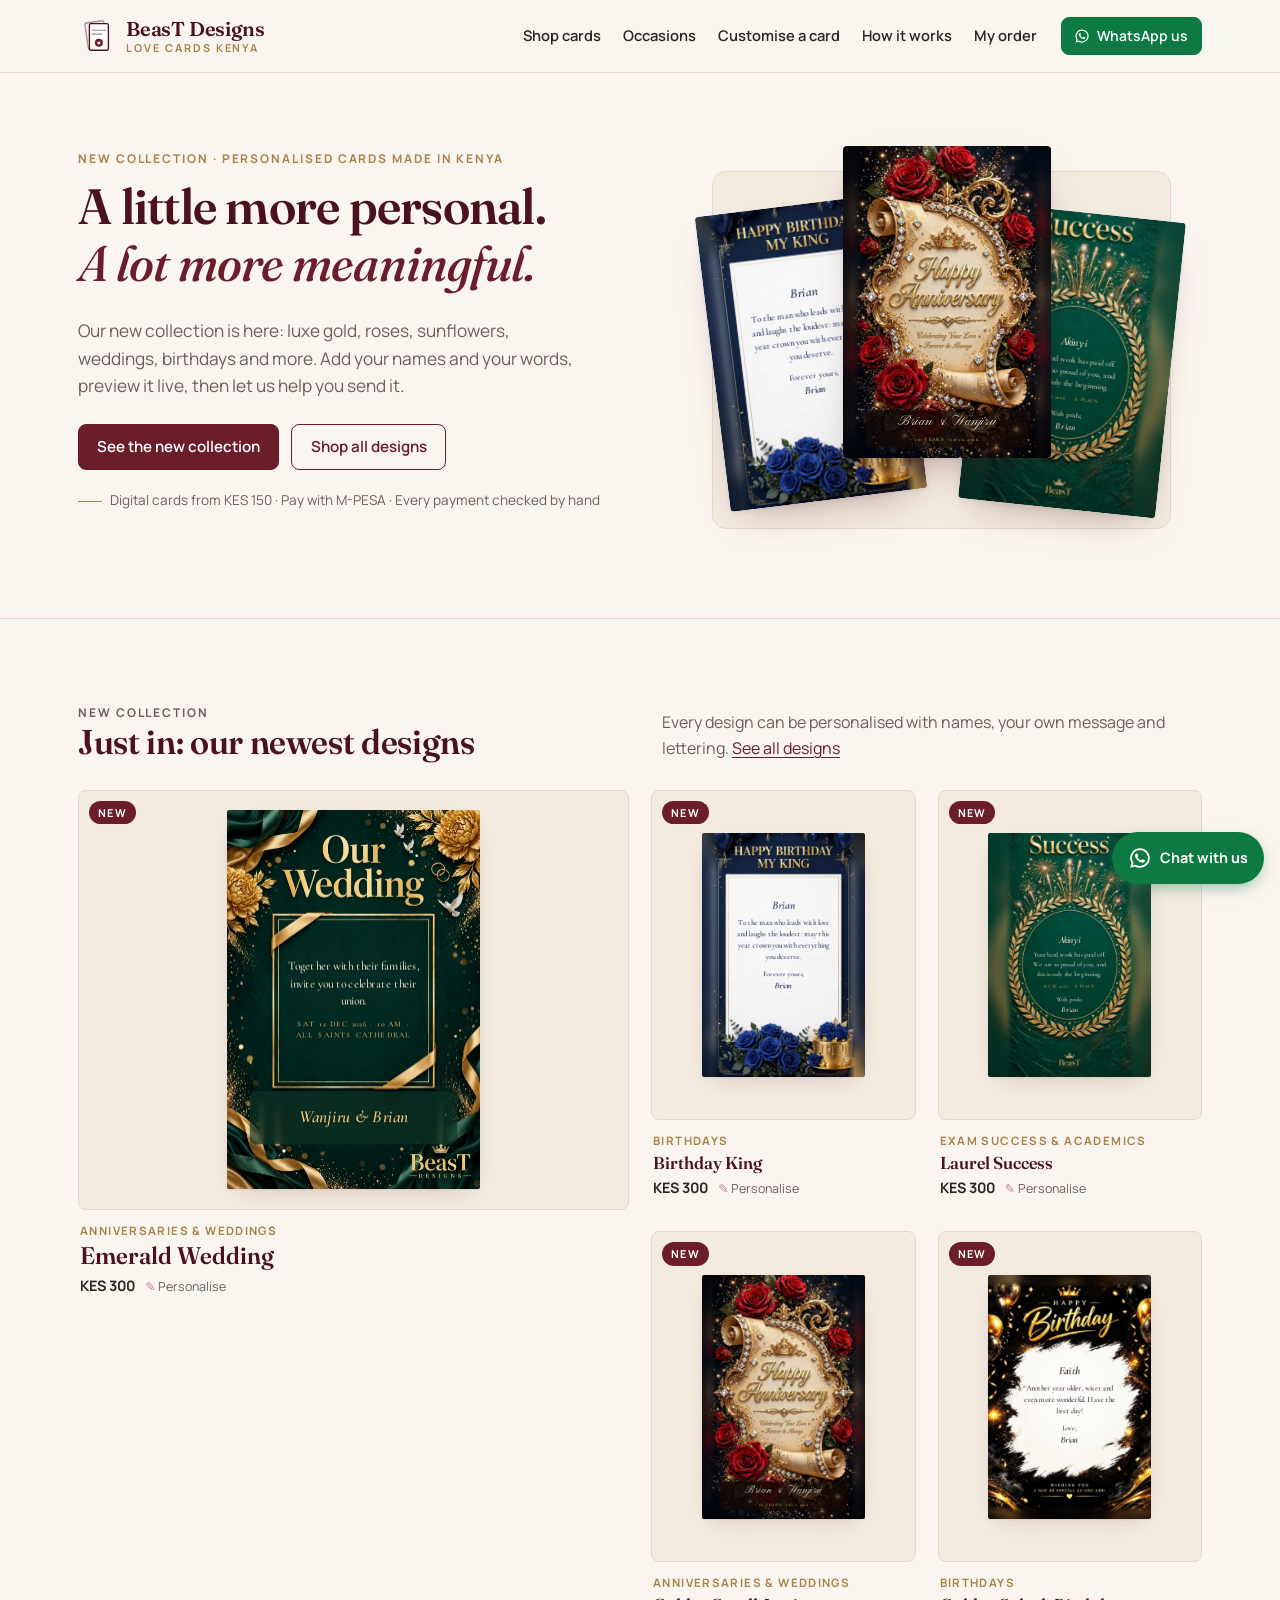
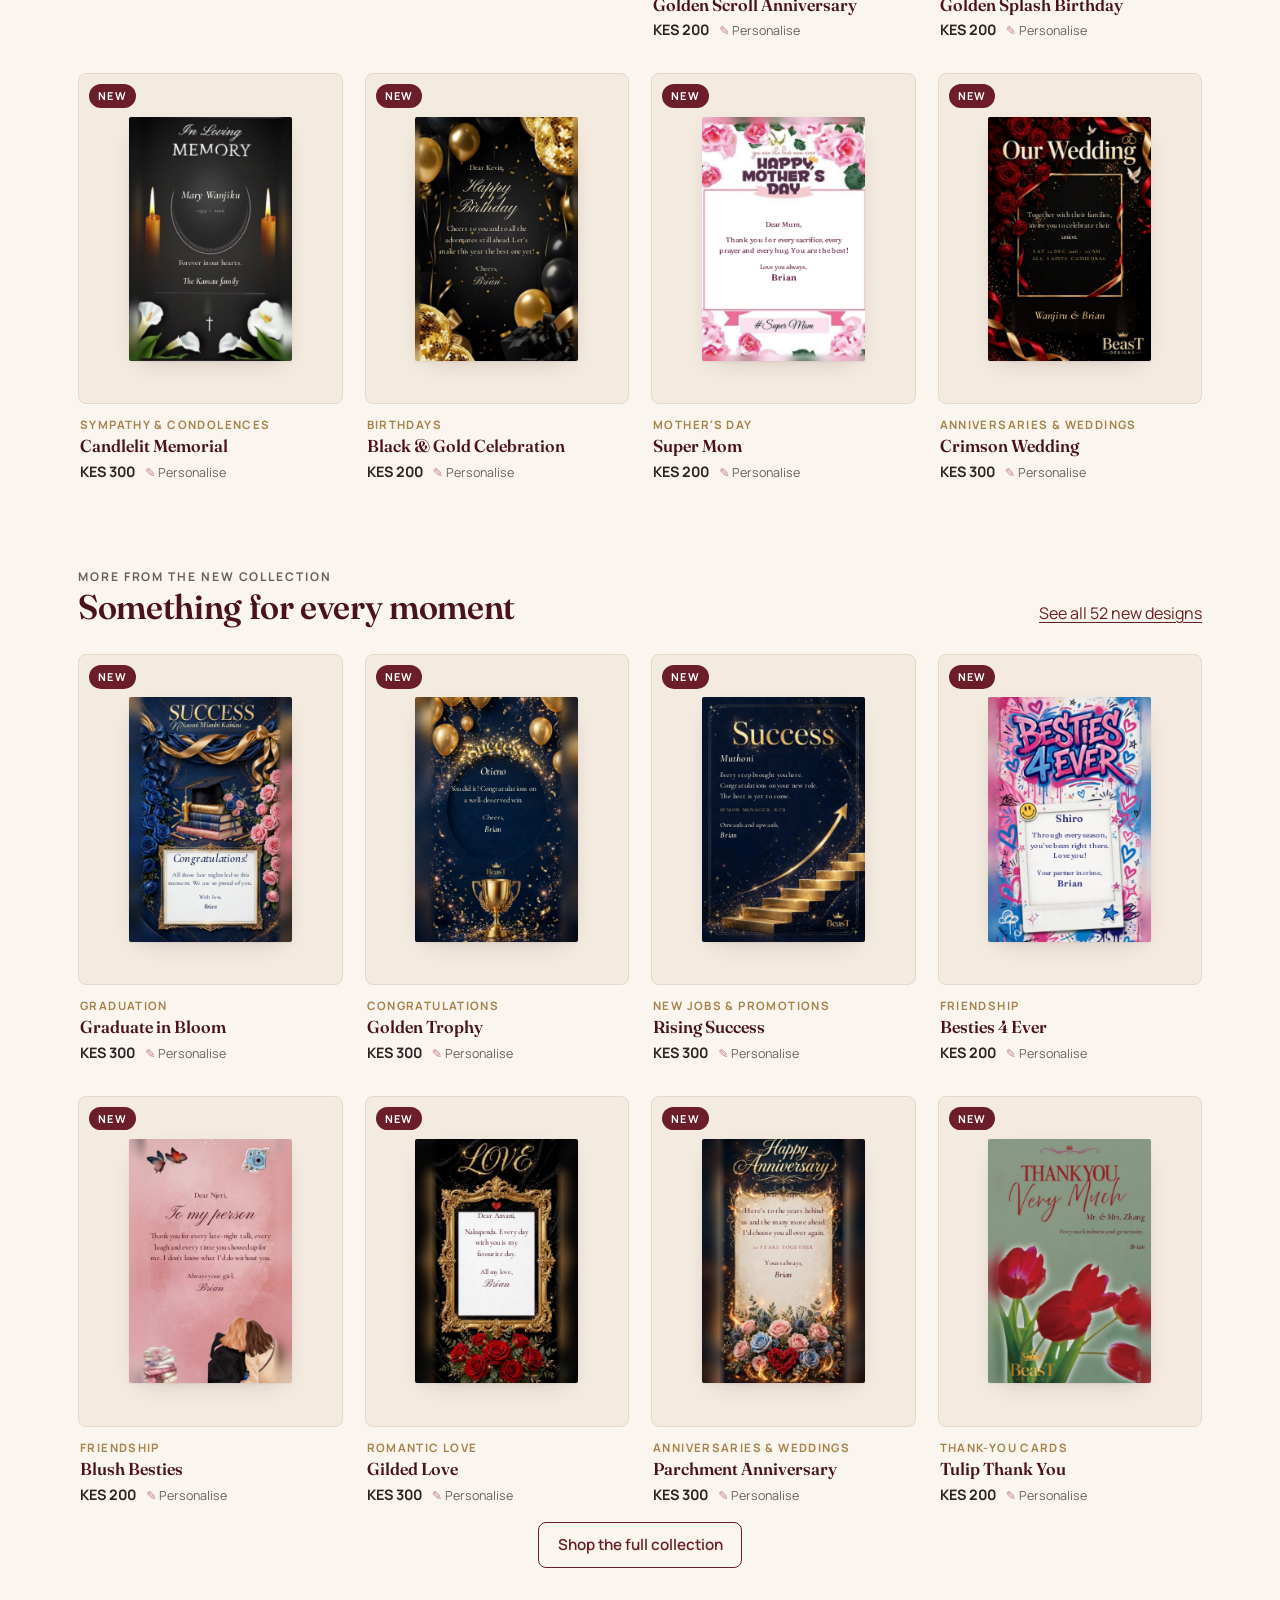
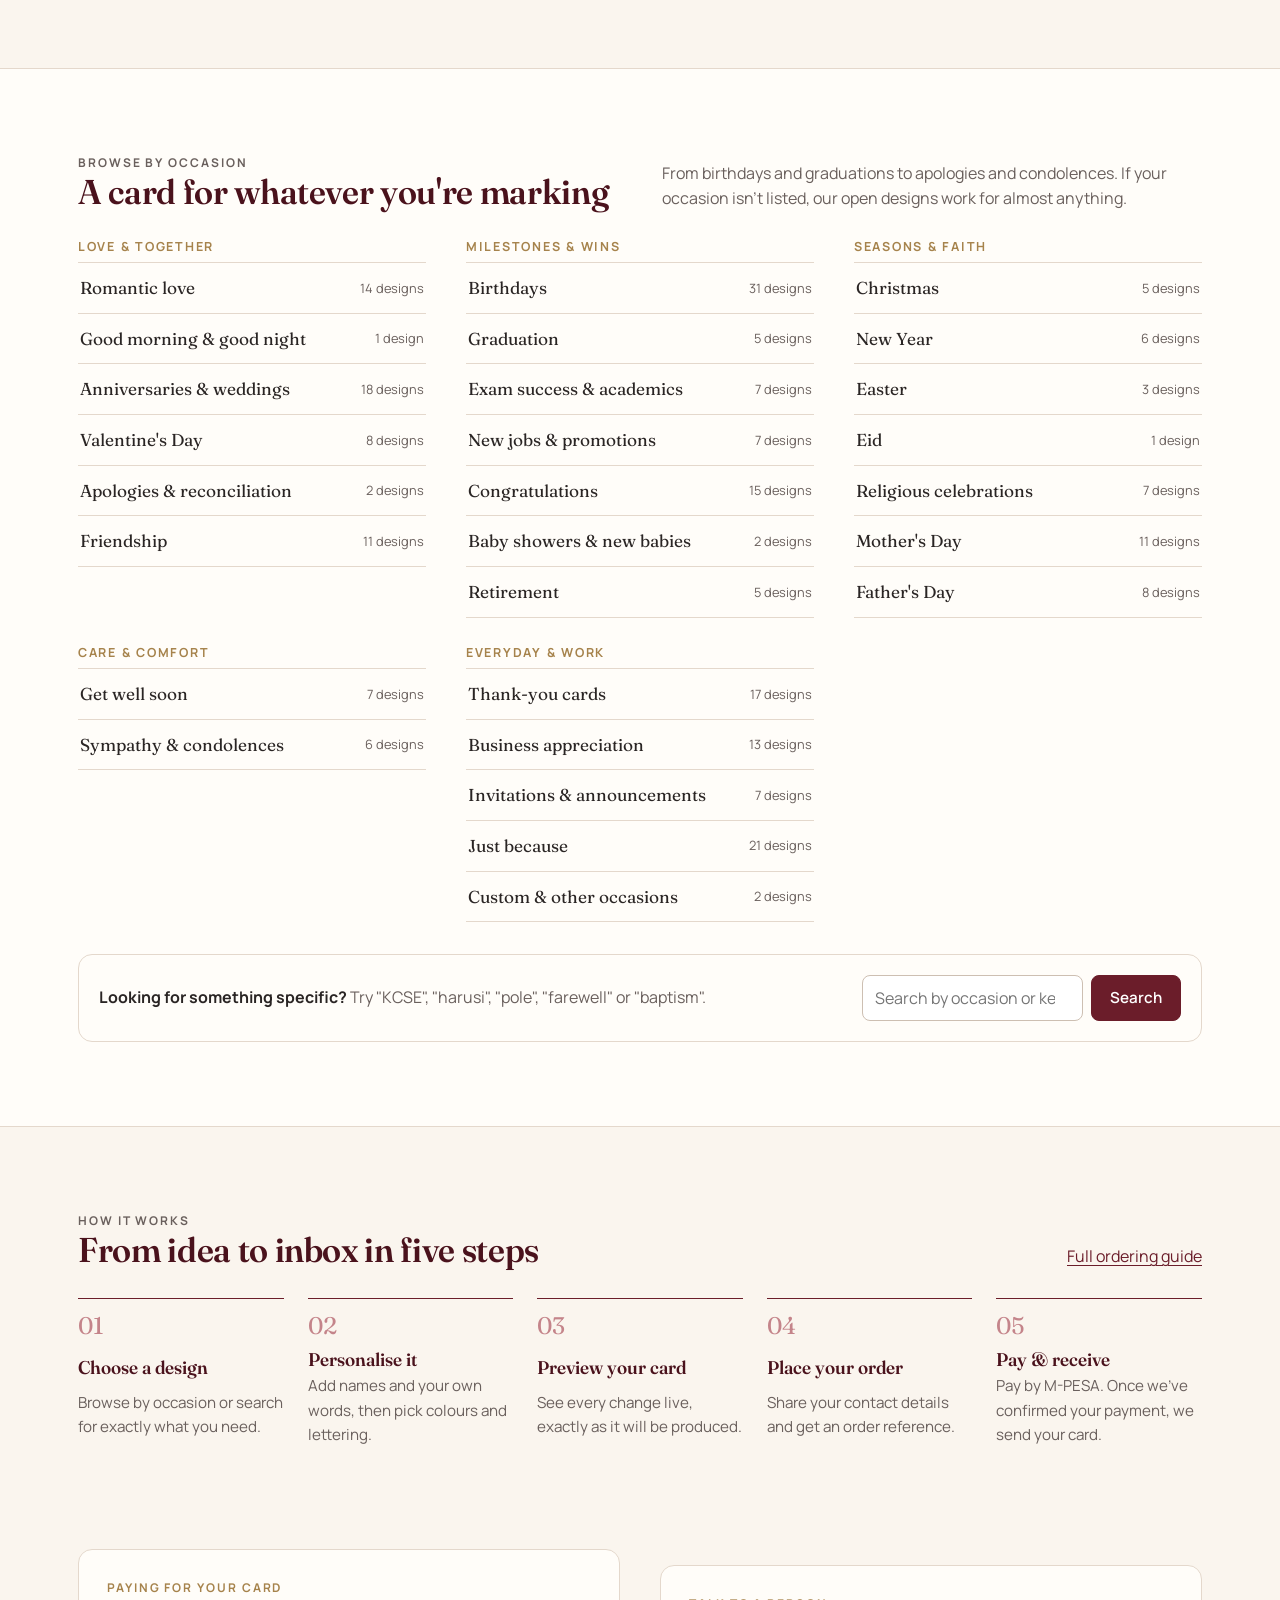
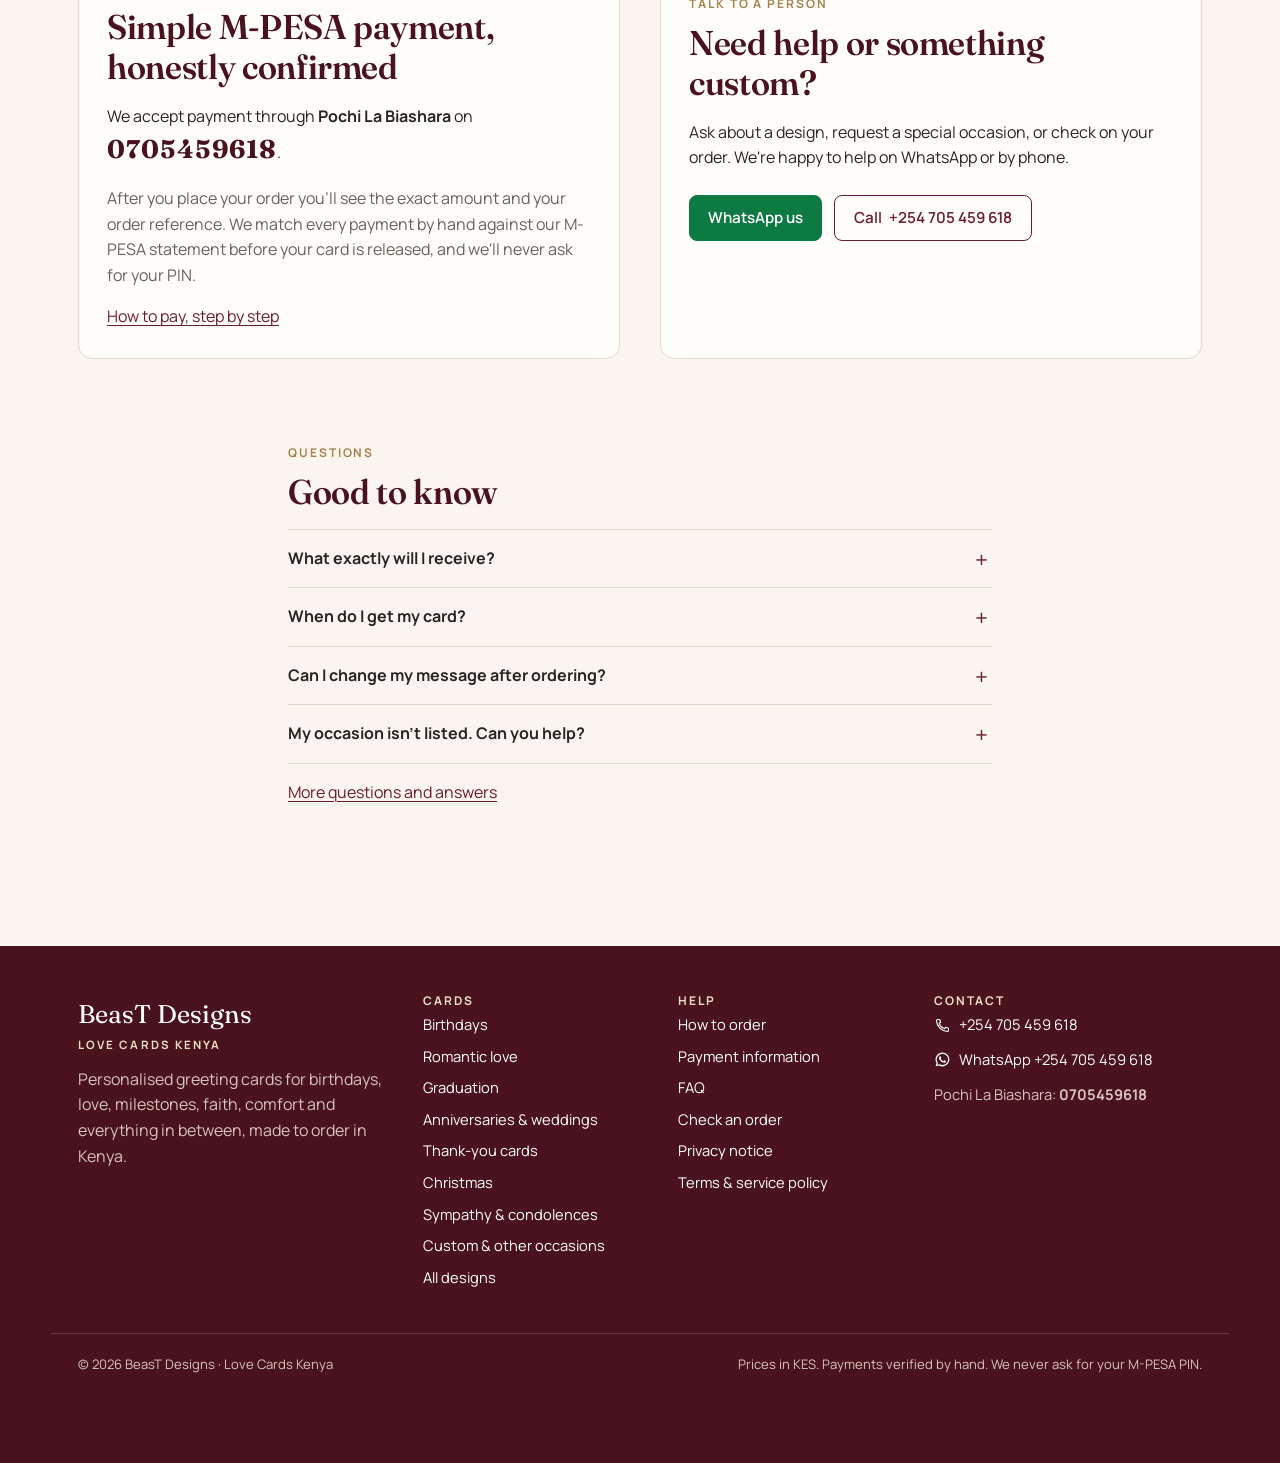
==== commit 73cf88ec: "changing designs" ====
--- a/index.html
+++ b/index.html
@@ -27,19 +27,19 @@
     <section class="hero" aria-labelledby="hero-title">
       <div class="wrap hero-grid">
         <div>
-          <p class="eyebrow">Personalised cards · Made to order in Kenya</p>
+          <p class="eyebrow">New collection · Personalised cards made in Kenya</p>
           <h1 id="hero-title">A little more personal. <em>A lot more meaningful.</em></h1>
-          <p class="hero-lede">Thoughtfully designed cards for the people, moments and messages that matter. Make it yours, then let us help you send it.</p>
+          <p class="hero-lede">Our new collection is here: luxe gold, roses, sunflowers, weddings, birthdays and more. Add your names and your words, preview it live, then let us help you send it.</p>
           <div class="hero-actions">
-            <a class="btn btn-primary" href="customize.html">Create your card</a>
-            <a class="btn btn-secondary" href="shop.html">Explore designs</a>
+            <a class="btn btn-primary" href="#featured-title">See the new collection</a>
+            <a class="btn btn-secondary" href="shop.html">Shop all designs</a>
           </div>
           <p class="hero-note">Digital cards from <span data-hero-price>KES 150</span> · Pay with M-PESA · Every payment checked by hand</p>
         </div>
         <div class="hero-stage" aria-hidden="true">
-          <div class="hero-card"><canvas data-thumb="birthday-balloons" data-face="main"></canvas></div>
-          <div class="hero-card"><canvas data-thumb="roses-and-gold" data-face="main"></canvas></div>
-          <div class="hero-card"><canvas data-thumb="graduation-laurel" data-face="main"></canvas></div>
+          <div class="hero-card"><canvas data-thumb="birthday-my-king" data-face="main"></canvas></div>
+          <div class="hero-card"><canvas data-thumb="anniversary-golden-scroll" data-face="main"></canvas></div>
+          <div class="hero-card"><canvas data-thumb="success-laurel" data-face="main"></canvas></div>
         </div>
       </div>
     </section>
@@ -50,14 +50,28 @@
       <div class="wrap">
         <div class="section-head">
           <div>
-            <p class="eyebrow">Featured designs</p>
-            <h2 id="featured-title">Start with something beautiful</h2>
+            <p class="eyebrow">New collection</p>
+            <h2 id="featured-title">Just in: our newest designs</h2>
           </div>
-          <p>Every design can be personalised with names, your own message, colours and lettering. <a href="shop.html">See all designs</a></p>
+          <p>Every design can be personalised with names, your own message and lettering. <a href="shop.html">See all designs</a></p>
         </div>
         <div class="product-grid featured-grid" id="featured" aria-live="polite">
           <p class="loading">Loading designs…</p>
         </div>
+      </div>
+    </section>
+
+    <section class="section pt-0" aria-labelledby="more-new-title">
+      <div class="wrap">
+        <div class="section-head">
+          <div>
+            <p class="eyebrow">More from the new collection</p>
+            <h2 id="more-new-title">Something for every moment</h2>
+          </div>
+          <p><a href="shop.html" data-new-count>See every new design</a></p>
+        </div>
+        <div class="product-grid" id="more-new" aria-live="polite"></div>
+        <p class="mt center-actions"><a class="btn btn-secondary" href="shop.html">Shop the full collection</a></p>
       </div>
     </section>
 
--- a/css/styles.css
+++ b/css/styles.css
@@ -258,6 +258,11 @@
 .product-art.is-bundle canvas:last-child { transform: translate(22%, 4%) rotate(5deg); }
 .product-link:hover .product-art { background: var(--rose-soft); }
 .product-link:hover .product-art canvas:only-child { transform: translateY(-4px); }
+.product-badge {
+  position: absolute; top: 10px; left: 10px; z-index: 1; padding: 3px 9px; border-radius: 999px;
+  background: var(--wine); color: #fff; font-size: 0.68rem; font-weight: 700; letter-spacing: 0.12em; text-transform: uppercase;
+}
+.center-actions { text-align: center; }
 .product-body { padding: 12px 2px 0; }
 .product-occ { font-size: 0.72rem; font-weight: 700; letter-spacing: 0.12em; text-transform: uppercase; color: var(--brass); margin: 0 0 2px; }
 .product-name { font-size: 1.08rem; margin: 0 0 4px; }
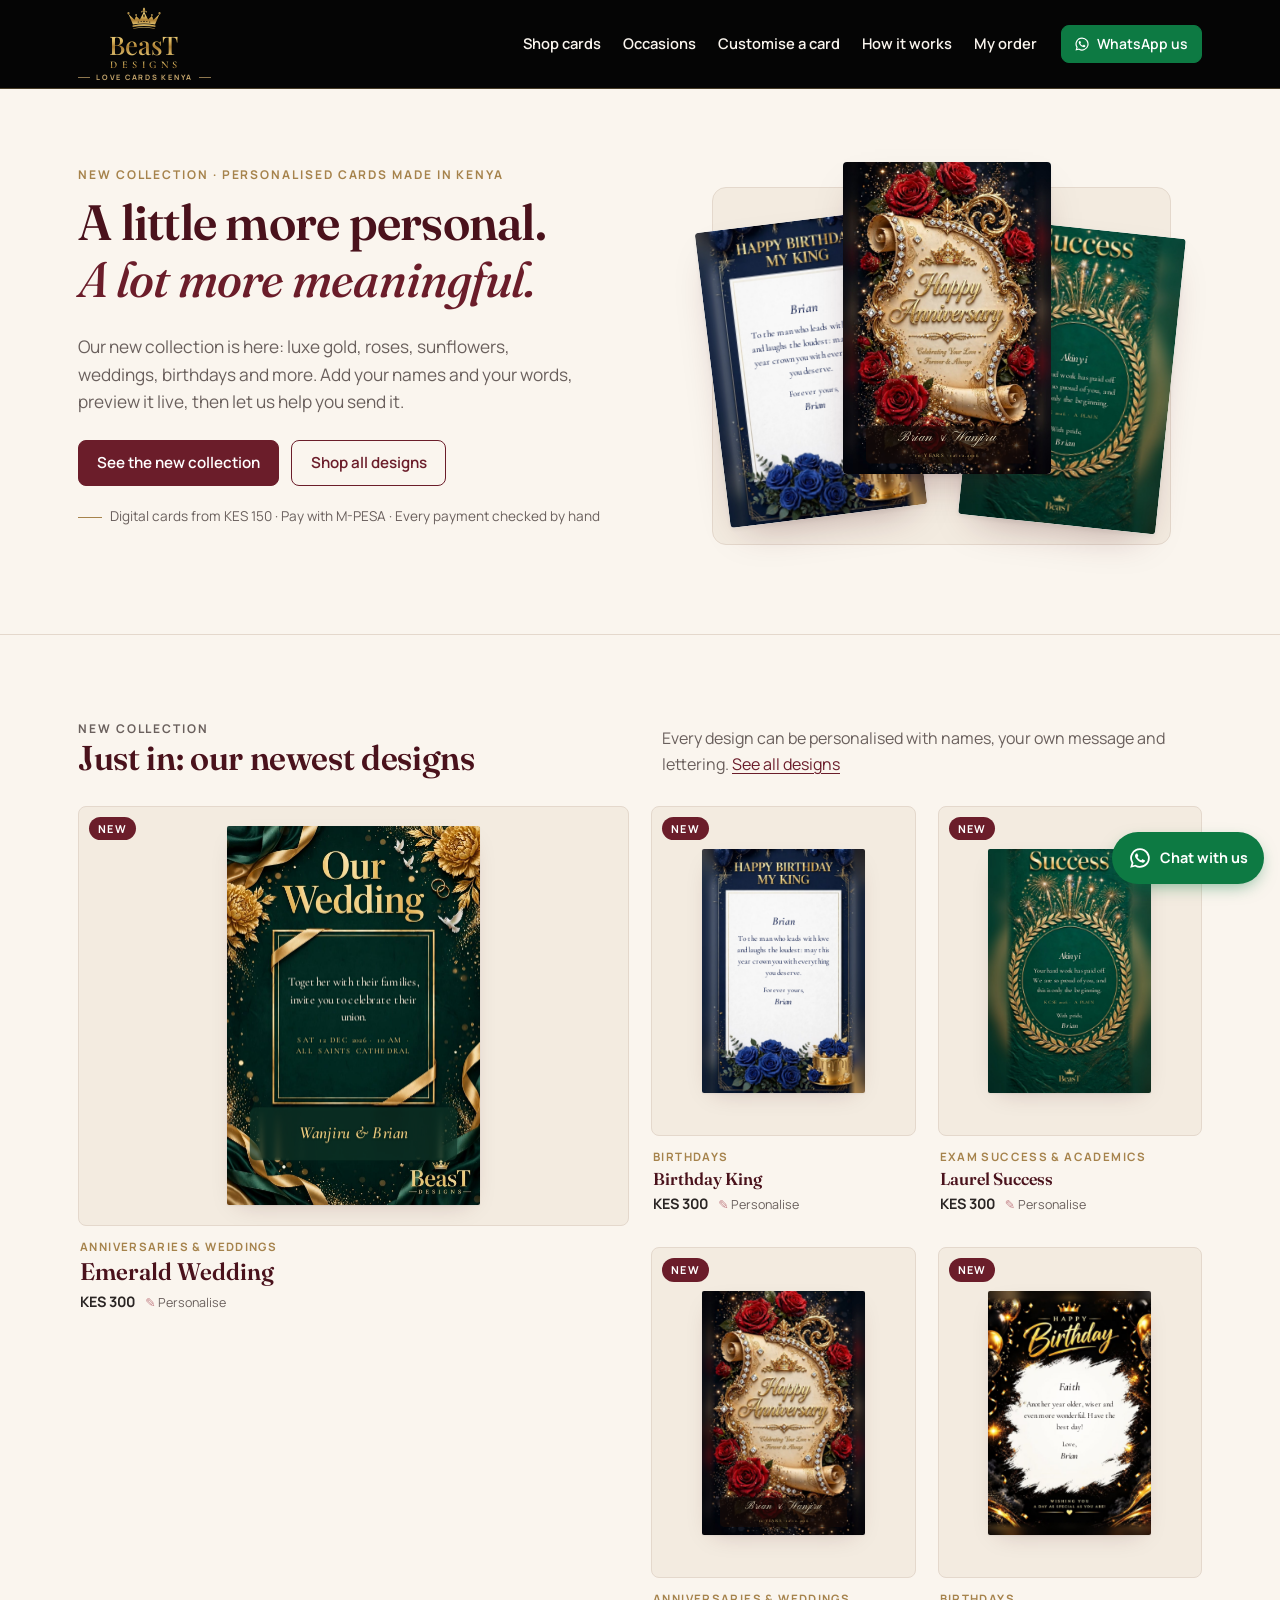
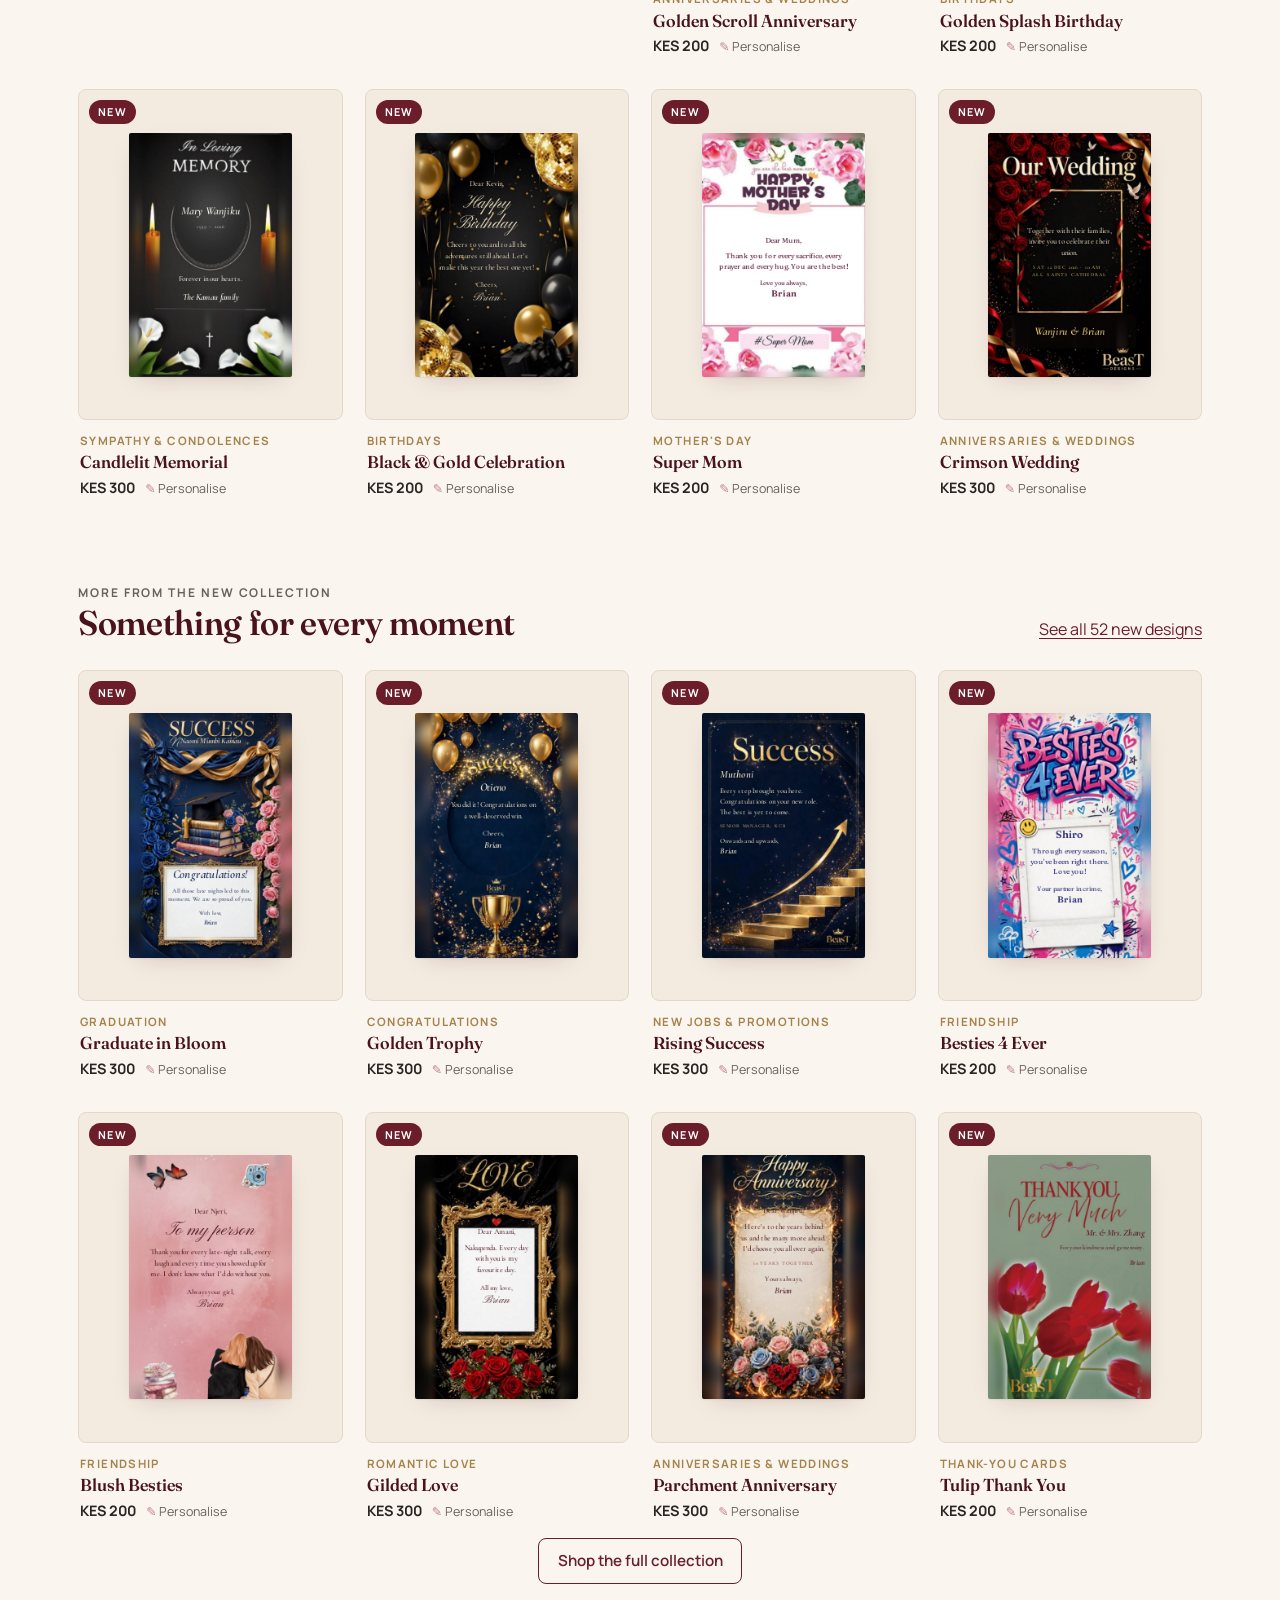
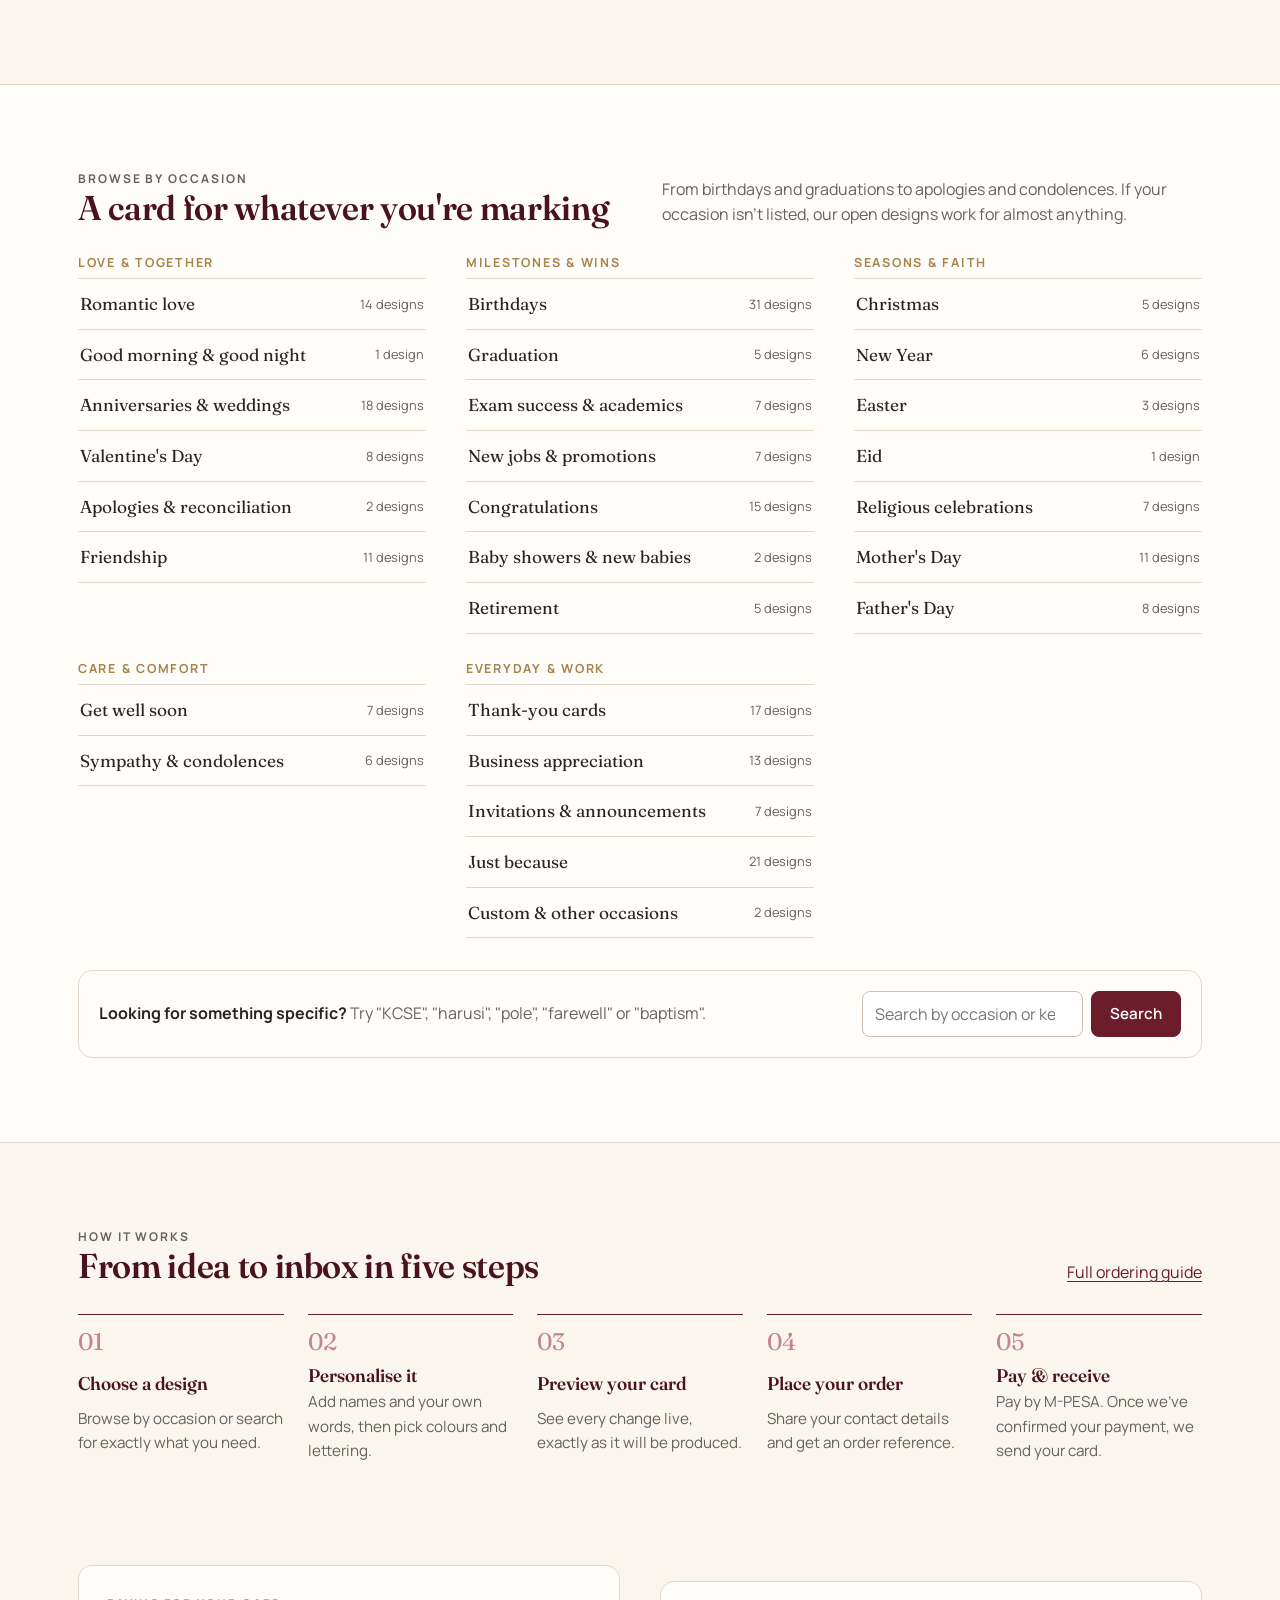
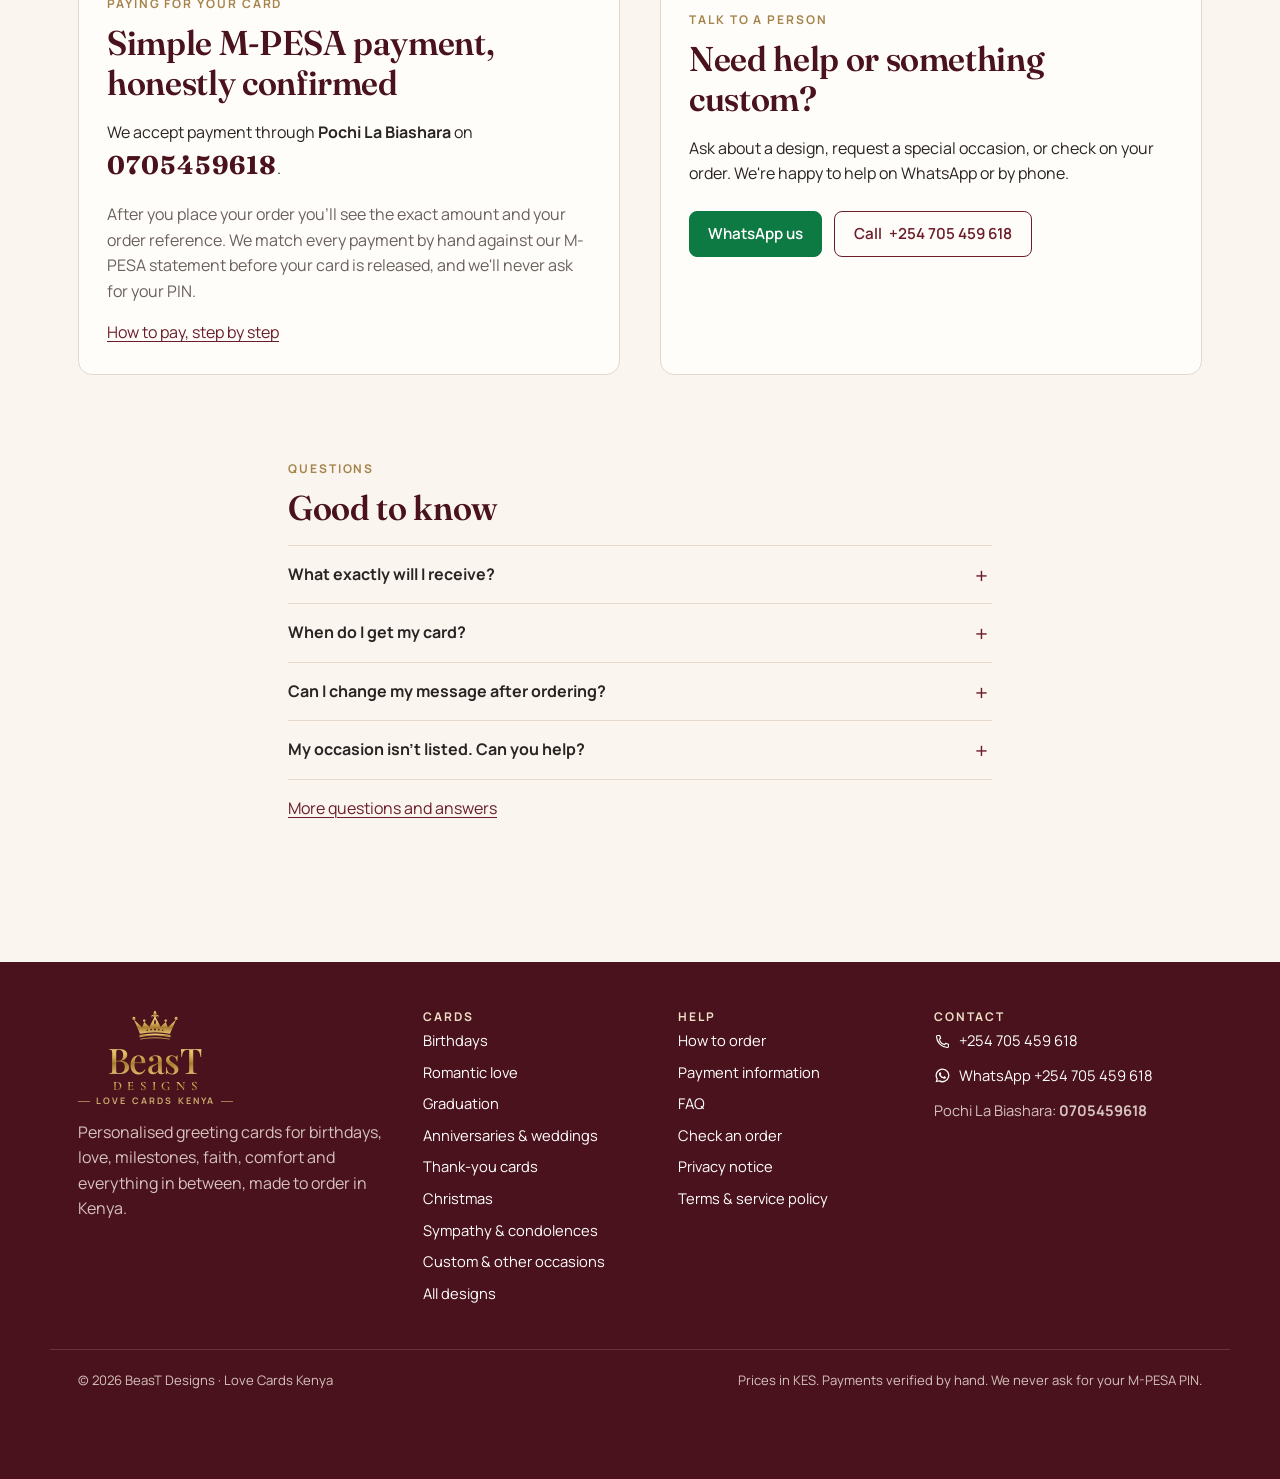
==== commit cc75dd45: "logo" ====
--- a/index.html
+++ b/index.html
@@ -9,11 +9,11 @@
   <meta property="og:site_name" content="Love Cards Kenya">
   <meta property="og:title" content="Love Cards Kenya by BeasT Designs">
   <meta property="og:description" content="Thoughtfully designed cards for the people, moments and messages that matter. Make it yours, then let us help you send it.">
-  <meta name="theme-color" content="#4a121c">
+  <meta name="theme-color" content="#050505">
   <link rel="icon" href="assets/favicon.svg" type="image/svg+xml">
   <link rel="preconnect" href="https://fonts.googleapis.com">
   <link rel="preconnect" href="https://fonts.gstatic.com" crossorigin>
-  <link rel="stylesheet" href="https://fonts.googleapis.com/css2?family=Cormorant+Garamond:ital,wght@0,500;0,600;1,500;1,600&family=Fraunces:ital,opsz,wght@0,9..144,400;0,9..144,500;0,9..144,600;1,9..144,500&family=Jost:wght@400;500;600&family=Manrope:wght@400;500;600;700;800&family=Pinyon+Script&display=swap">
+  <link rel="stylesheet" href="https://fonts.googleapis.com/css2?family=Cormorant+Garamond:ital,wght@0,500;0,600;1,500;1,600&family=Fraunces:ital,opsz,wght@0,9..144,400;0,9..144,500;0,9..144,600;1,9..144,500&family=Jost:wght@400;500;600&family=Manrope:wght@400;500;600;700;800&family=Pinyon+Script&family=Playfair+Display:wght@500&display=swap">
   <link rel="stylesheet" href="css/styles.css">
   <script type="application/ld+json">
   {"@context":"https://schema.org","@type":"Organization","name":"BeasT Designs","alternateName":"Love Cards Kenya","telephone":"+254705459618","areaServed":"KE"}
--- a/css/styles.css
+++ b/css/styles.css
@@ -21,8 +21,12 @@
   --danger-soft: #f7e1df;
   --wa: #0d7a43;
   --wa-deep: #0a6236;
+  --logo-black: #050505;
+  --logo-gold: #c9a96e;
+  --gold: linear-gradient(180deg, #f6dc8f 0%, #d9b45c 38%, #a97c32 62%, #e2c271 100%);
 
   --font-display: "Fraunces", Georgia, "Times New Roman", serif;
+  --font-logo: "Playfair Display", "Didot", "Bodoni 72", Georgia, serif;
   --font-body: "Manrope", system-ui, -apple-system, "Segoe UI", Roboto, sans-serif;
 
   --radius-sm: 4px;
@@ -31,12 +35,12 @@
   --shadow-card: 0 1px 2px rgba(42, 37, 36, 0.06), 0 8px 24px -12px rgba(74, 18, 28, 0.25);
   --shadow-lift: 0 2px 4px rgba(42, 37, 36, 0.06), 0 18px 40px -18px rgba(74, 18, 28, 0.35);
   --gutter: 16px;
-  --header-h: 64px;
+  --header-h: 84px;
   --float-lift: 0px;
 }
 
 @media (min-width: 720px) {
-  :root { --gutter: 28px; --header-h: 72px; }
+  :root { --gutter: 28px; --header-h: 88px; }
 }
 
 *, *::before, *::after { box-sizing: border-box; }
@@ -141,34 +145,38 @@
 /* ---------- Header ---------- */
 .site-header {
   position: sticky; top: 0; z-index: 40;
-  background: rgba(250, 245, 238, 0.94);
-  backdrop-filter: saturate(1.2) blur(8px);
-  border-bottom: 1px solid var(--line);
+  background: var(--logo-black);
+  border-bottom: 1px solid rgba(201, 169, 110, 0.35);
 }
 .header-inner { display: flex; align-items: center; justify-content: space-between; gap: 16px; min-height: var(--header-h); }
-.brand { display: flex; align-items: center; gap: 10px; text-decoration: none; color: var(--wine-deep); }
-.brand-mark { width: 38px; height: 38px; color: var(--wine-deep); }
-.brand-text { display: flex; flex-direction: column; line-height: 1.05; }
-.brand-name { font-family: var(--font-display); font-weight: 600; font-size: 1.25rem; letter-spacing: -0.01em; }
-.brand-sub { font-size: 0.68rem; font-weight: 700; letter-spacing: 0.18em; text-transform: uppercase; color: var(--brass); margin-top: 3px; }
+
+/* Stacked gold logo: crown, BeasT, DESIGNS, storefront name */
+.brand { display: inline-flex; flex-direction: column; align-items: center; text-decoration: none; padding-block: 6px; line-height: 1; }
+.brand-crown { width: 38px; height: 23px; margin-bottom: 2px; }
+.brand-name, .brand-designs { background: var(--gold); -webkit-background-clip: text; background-clip: text; color: transparent; }
+.brand-name { font-family: var(--font-logo); font-weight: 500; font-size: 1.6rem; line-height: 0.95; letter-spacing: -0.01em; }
+.brand-designs { font-family: "Cormorant Garamond", var(--font-logo); font-weight: 600; font-size: 0.64rem; letter-spacing: 0.44em; margin-right: -0.44em; margin-top: 4px; text-transform: uppercase; }
+.brand-sub { display: flex; align-items: center; gap: 6px; font-size: 0.46rem; font-weight: 700; letter-spacing: 0.24em; margin-right: -0.24em; text-transform: uppercase; color: var(--logo-gold); margin-top: 4px; }
+.brand-sub::before, .brand-sub::after { content: ""; width: 12px; height: 1px; background: currentColor; opacity: 0.7; }
 
 .nav-toggle {
   display: inline-flex; align-items: center; gap: 6px; min-height: 44px; padding: 0 12px;
-  background: transparent; border: 1px solid var(--line); border-radius: var(--radius);
-  font: 600 0.9rem var(--font-body); color: var(--wine-deep); cursor: pointer;
+  background: transparent; border: 1px solid rgba(201, 169, 110, 0.45); border-radius: var(--radius);
+  font: 600 0.9rem var(--font-body); color: var(--ivory); cursor: pointer;
 }
 .site-nav {
   display: none; position: absolute; left: 0; right: 0; top: 100%;
-  background: var(--paper); border-bottom: 1px solid var(--line); box-shadow: var(--shadow-card);
+  background: var(--logo-black); border-bottom: 1px solid rgba(201, 169, 110, 0.35); box-shadow: var(--shadow-card);
   padding: 8px var(--gutter) 20px;
 }
 .site-nav.is-open { display: block; }
 .site-nav ul { list-style: none; margin: 0 0 12px; padding: 0; }
 .site-nav li a {
-  display: block; padding: 12px 4px; border-bottom: 1px solid var(--line);
-  text-decoration: none; color: var(--charcoal); font-weight: 600;
-}
-.site-nav a[aria-current="page"] { color: var(--wine); }
+  display: block; padding: 12px 4px; border-bottom: 1px solid rgba(255, 255, 255, 0.1);
+  text-decoration: none; color: var(--ivory); font-weight: 600;
+}
+.site-nav li a:hover { color: #fff; }
+.site-nav a[aria-current="page"] { color: var(--logo-gold); }
 .site-nav .btn-wa { width: 100%; }
 
 @media (min-width: 960px) {
@@ -176,7 +184,7 @@
   .site-nav { display: flex !important; position: static; align-items: center; gap: 24px; padding: 0; background: none; border: 0; box-shadow: none; }
   .site-nav ul { display: flex; gap: 22px; margin: 0; }
   .site-nav li a { padding: 6px 0; border: 0; font-size: 0.92rem; position: relative; }
-  .site-nav li a::after { content: ""; position: absolute; left: 0; right: 0; bottom: 0; height: 1px; background: var(--wine); transform: scaleX(0); transition: transform 0.2s; }
+  .site-nav li a::after { content: ""; position: absolute; left: 0; right: 0; bottom: 0; height: 1px; background: var(--logo-gold); transform: scaleX(0); transition: transform 0.2s; }
   .site-nav li a:hover::after, .site-nav li a[aria-current="page"]::after { transform: scaleX(1); }
   .site-nav .btn-wa { width: auto; }
 }
@@ -357,8 +365,11 @@
 .site-footer .muted { color: #d6c3bf; }
 .footer-grid { display: grid; gap: 32px; }
 @media (min-width: 720px) { .footer-grid { grid-template-columns: 1.4fr 1fr 1fr 1.2fr; } }
-.footer-wordmark { font-family: var(--font-display); font-size: 1.6rem; color: #fff; margin: 0; }
-.footer-store { font-size: 0.72rem; font-weight: 700; letter-spacing: 0.18em; text-transform: uppercase; color: var(--brass-soft); margin: 2px 0 12px; }
+.footer-logo { margin: 0 0 14px; padding: 0; }
+.footer-logo .brand-crown { width: 52px; height: 31px; }
+.footer-logo .brand-name { font-size: 2.2rem; }
+.footer-logo .brand-designs { font-size: 0.8rem; }
+.footer-logo .brand-sub { font-size: 0.56rem; }
 .footer-h { font-family: var(--font-body); font-size: 0.75rem; font-weight: 700; letter-spacing: 0.16em; text-transform: uppercase; color: var(--brass-soft); }
 .footer-list { list-style: none; margin: 0; padding: 0; font-size: 0.92rem; }
 .footer-list li { margin-bottom: 8px; }
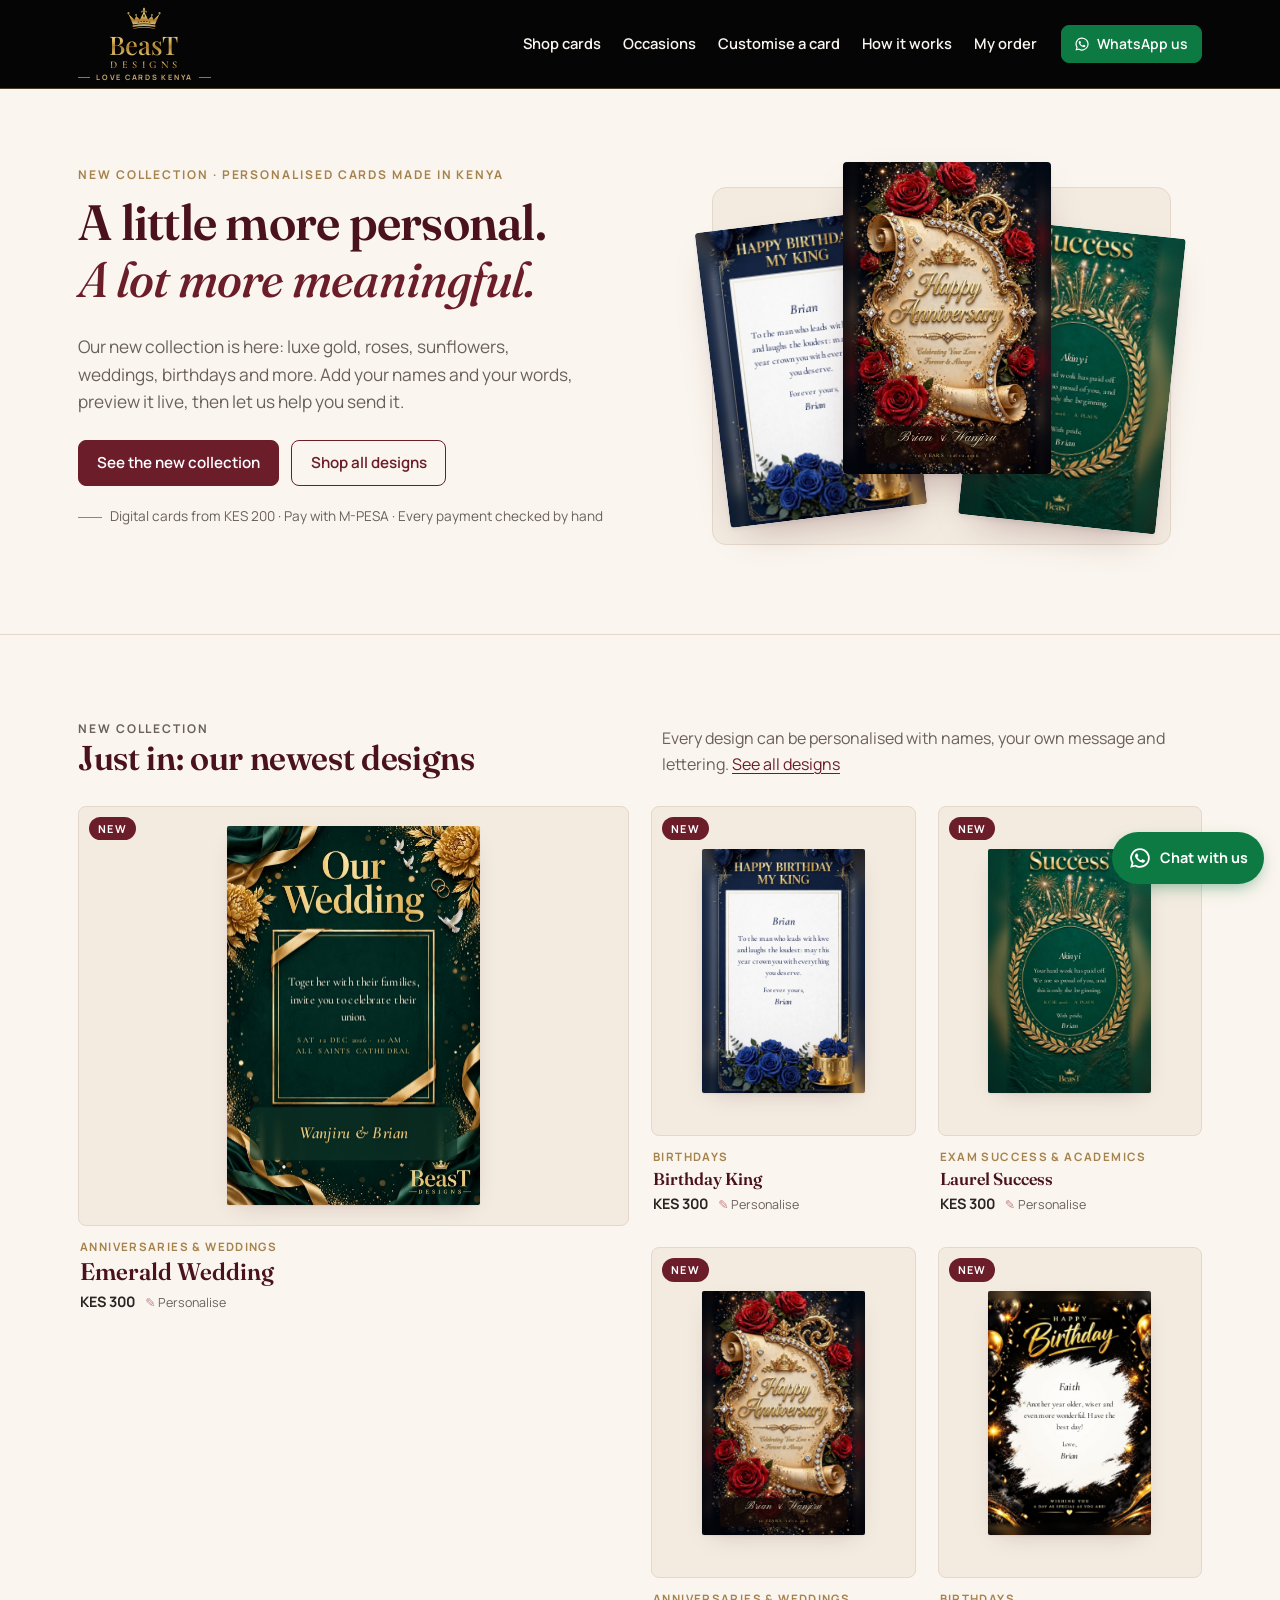
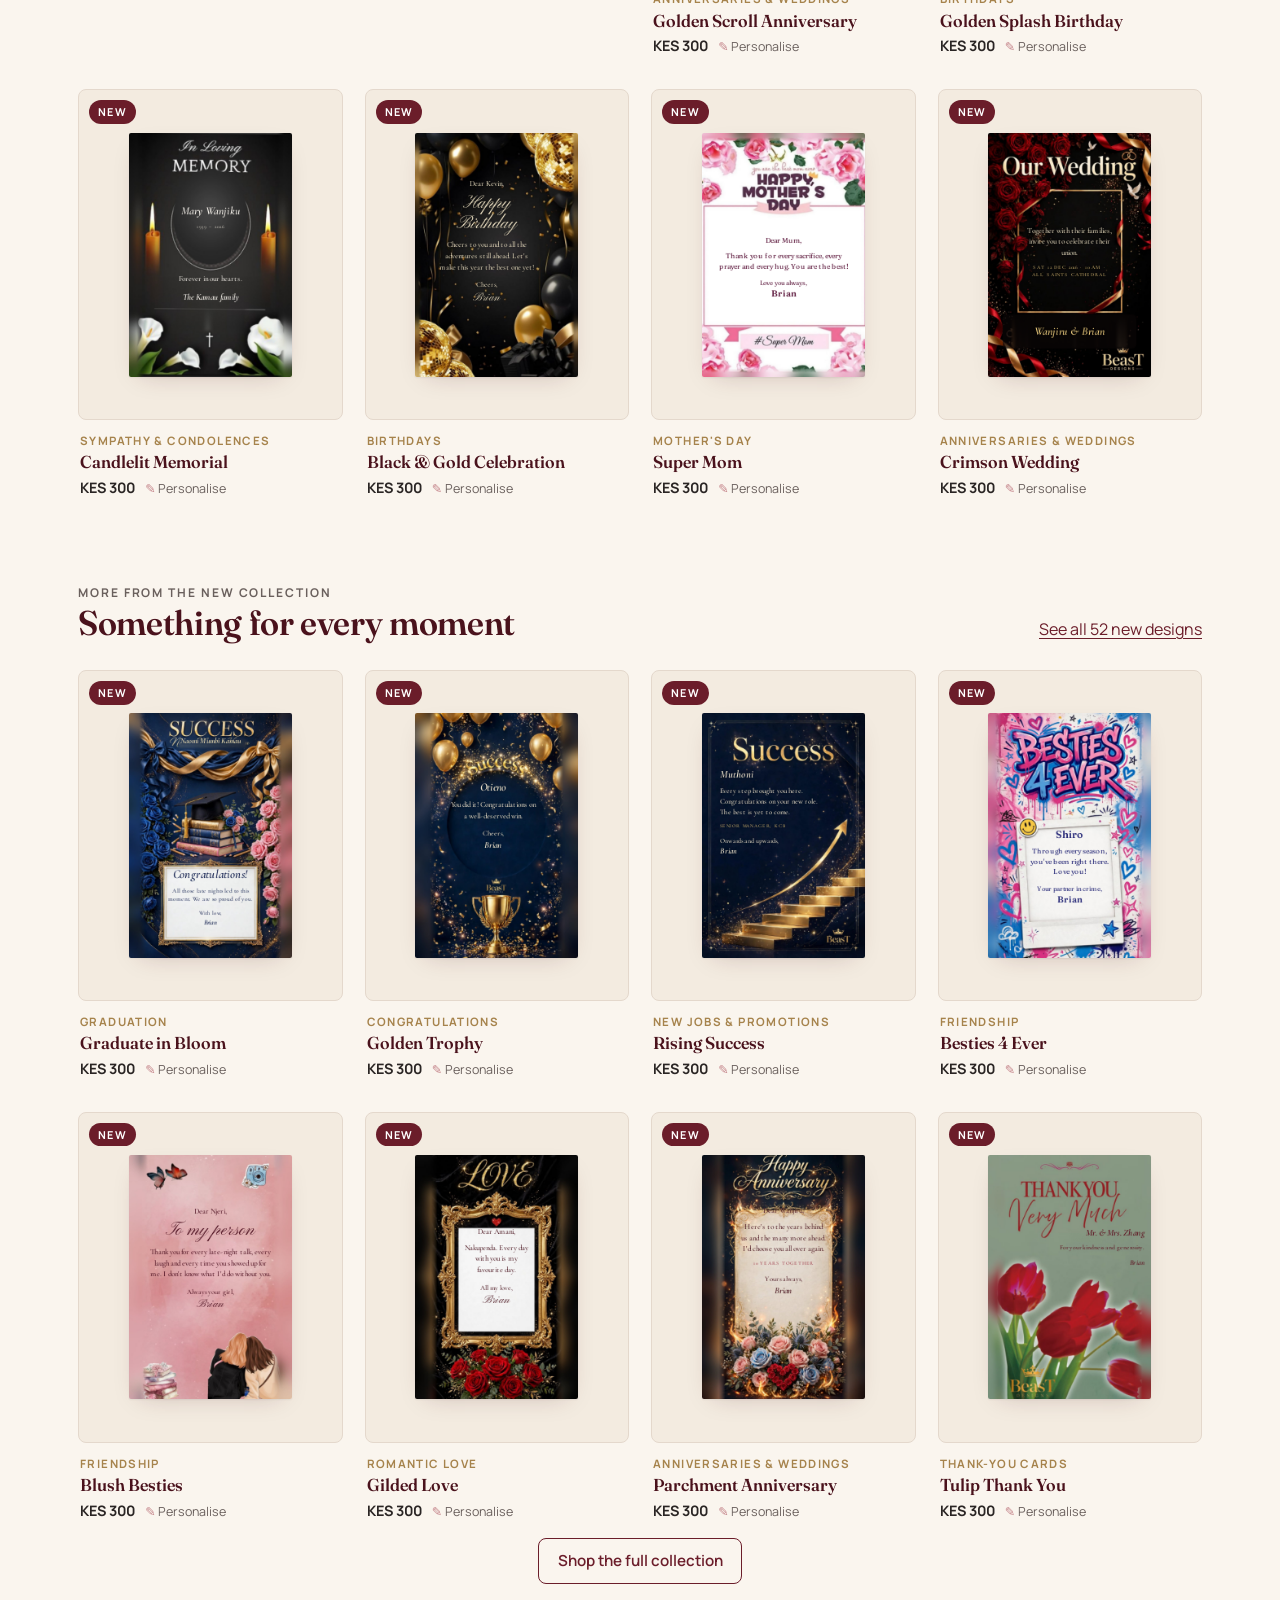
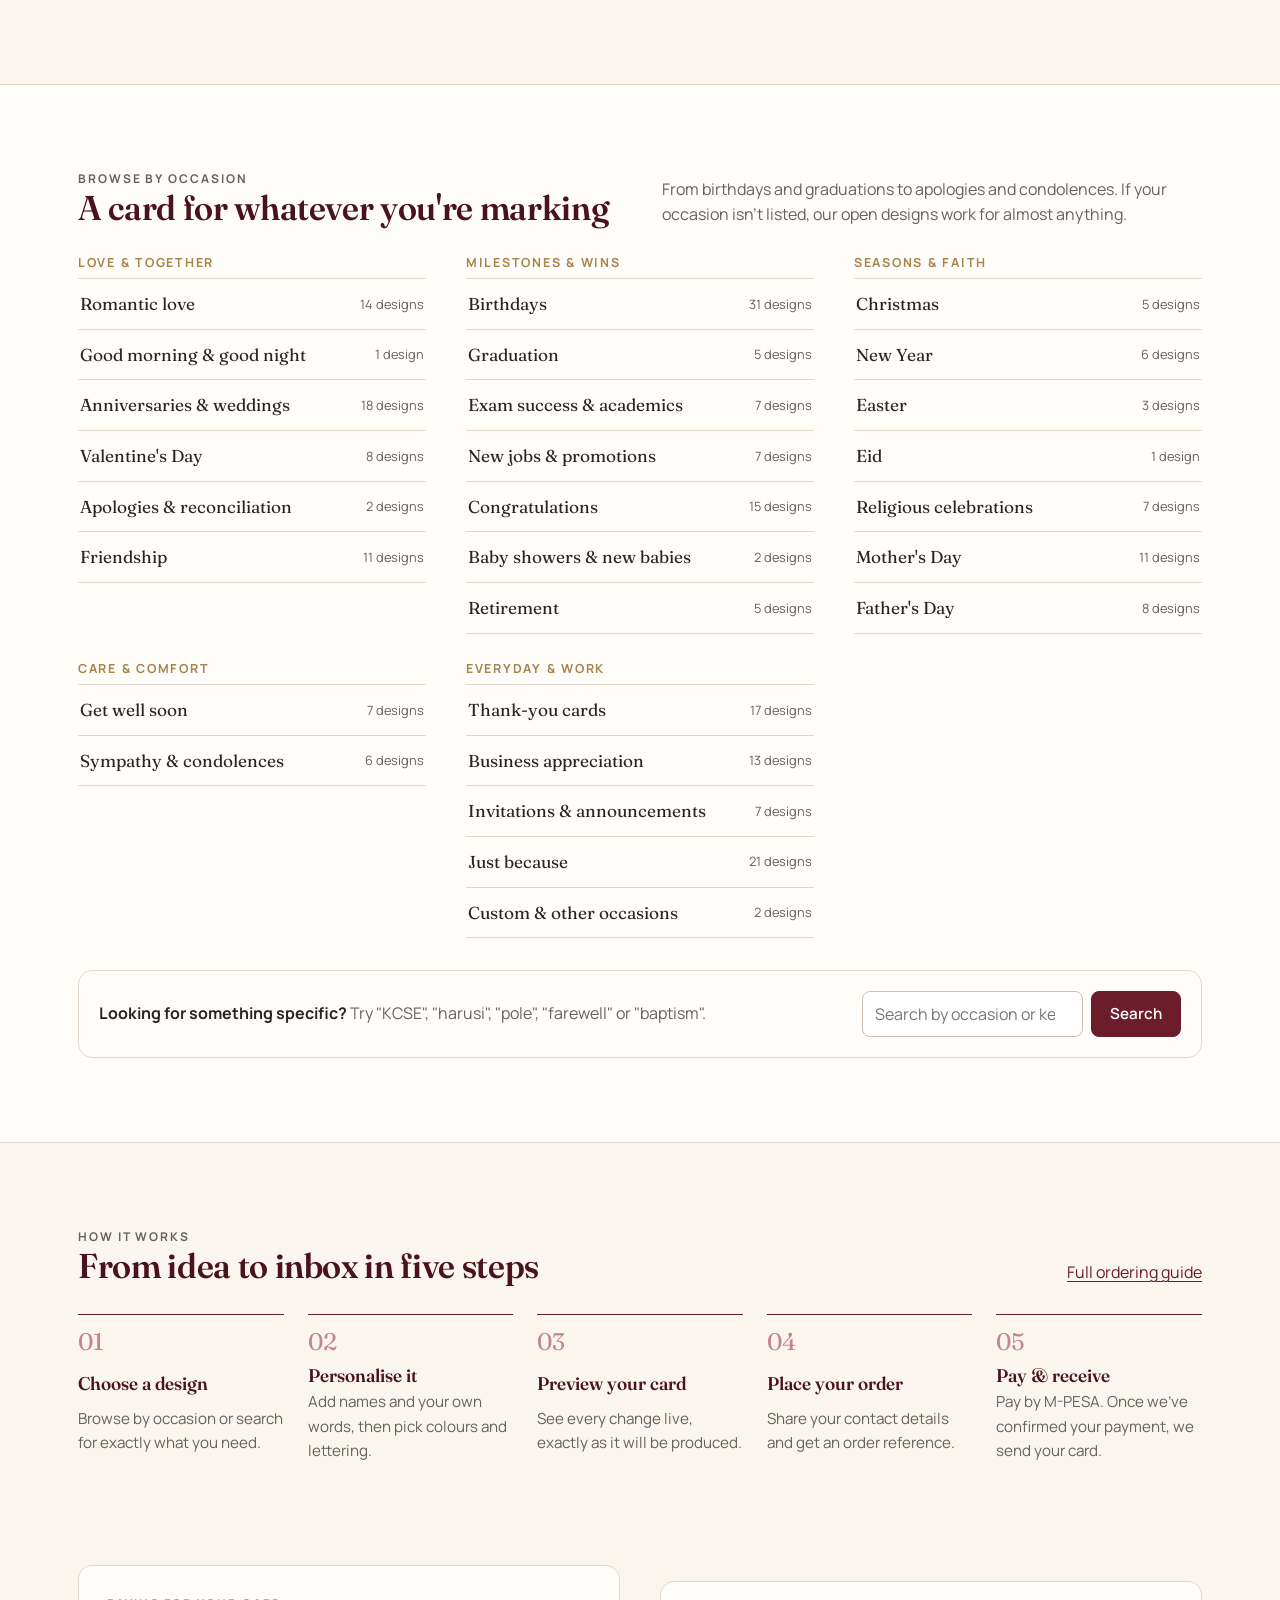
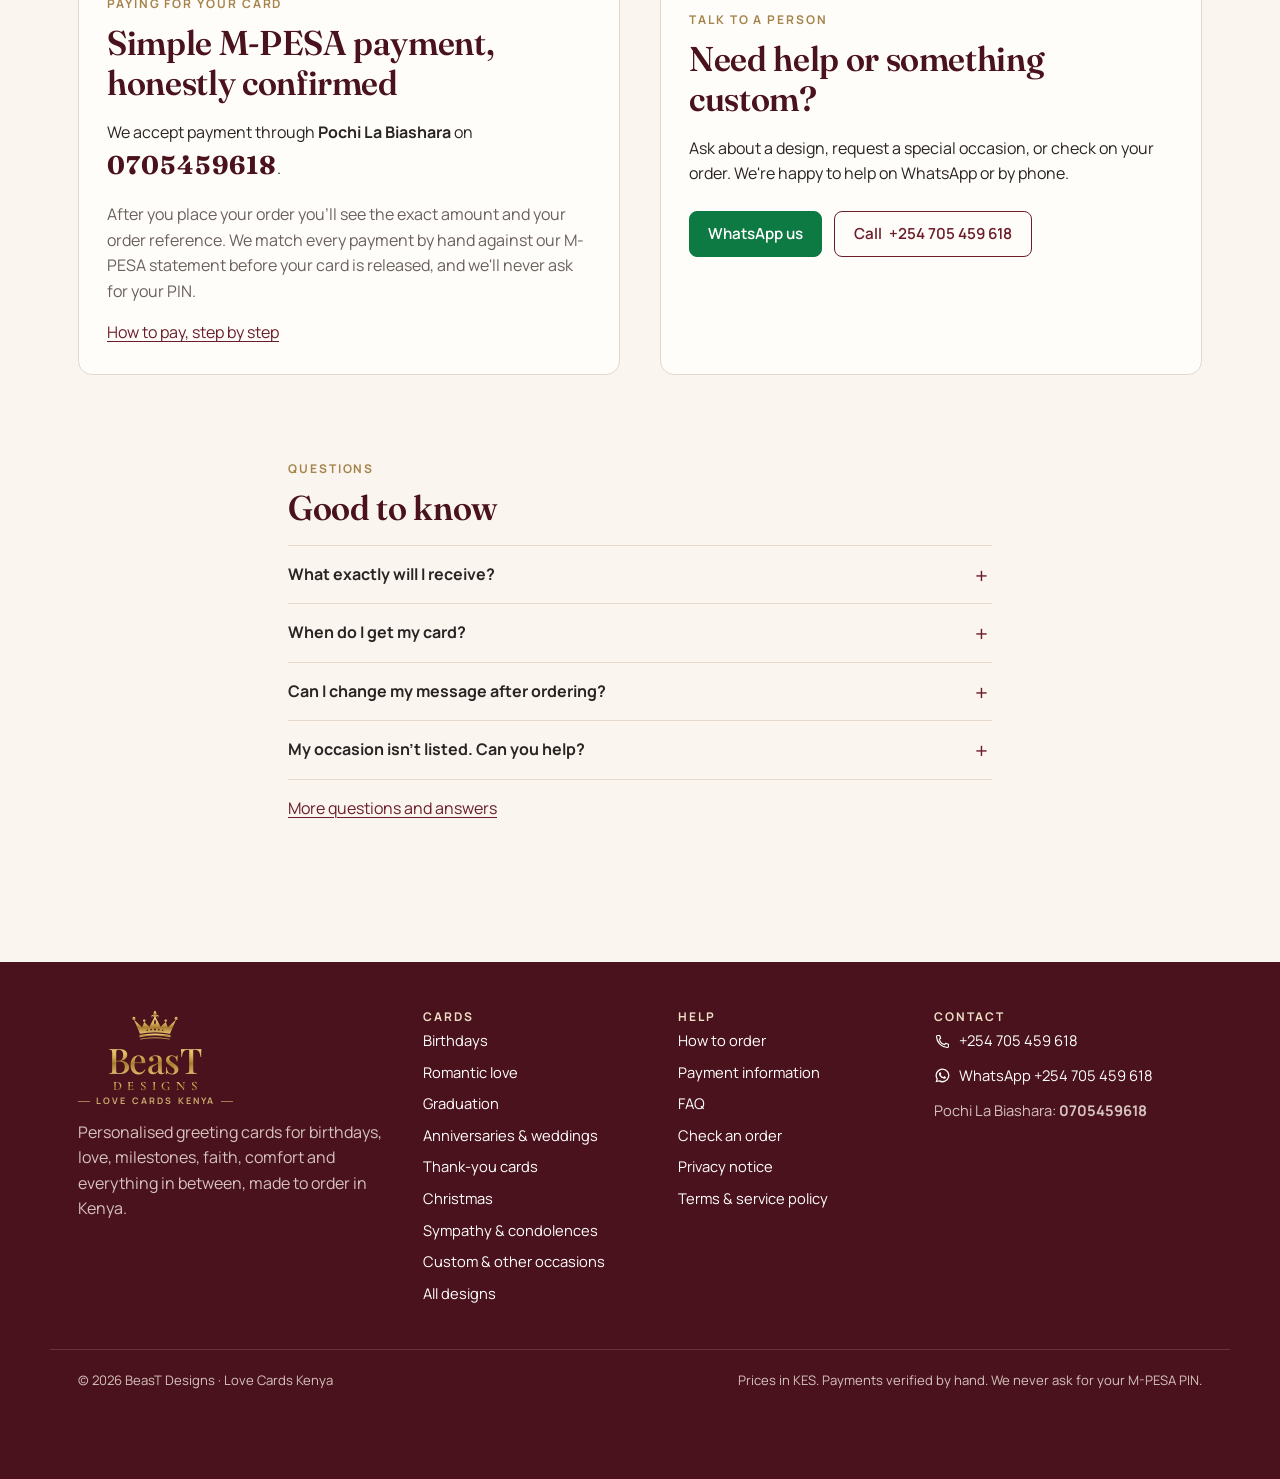
==== commit 21030323: "200 and 300" ====
--- a/index.html
+++ b/index.html
@@ -34,7 +34,7 @@
             <a class="btn btn-primary" href="#featured-title">See the new collection</a>
             <a class="btn btn-secondary" href="shop.html">Shop all designs</a>
           </div>
-          <p class="hero-note">Digital cards from <span data-hero-price>KES 150</span> · Pay with M-PESA · Every payment checked by hand</p>
+          <p class="hero-note">Digital cards from <span data-hero-price>KES 200</span> · Pay with M-PESA · Every payment checked by hand</p>
         </div>
         <div class="hero-stage" aria-hidden="true">
           <div class="hero-card"><canvas data-thumb="birthday-my-king" data-face="main"></canvas></div>
